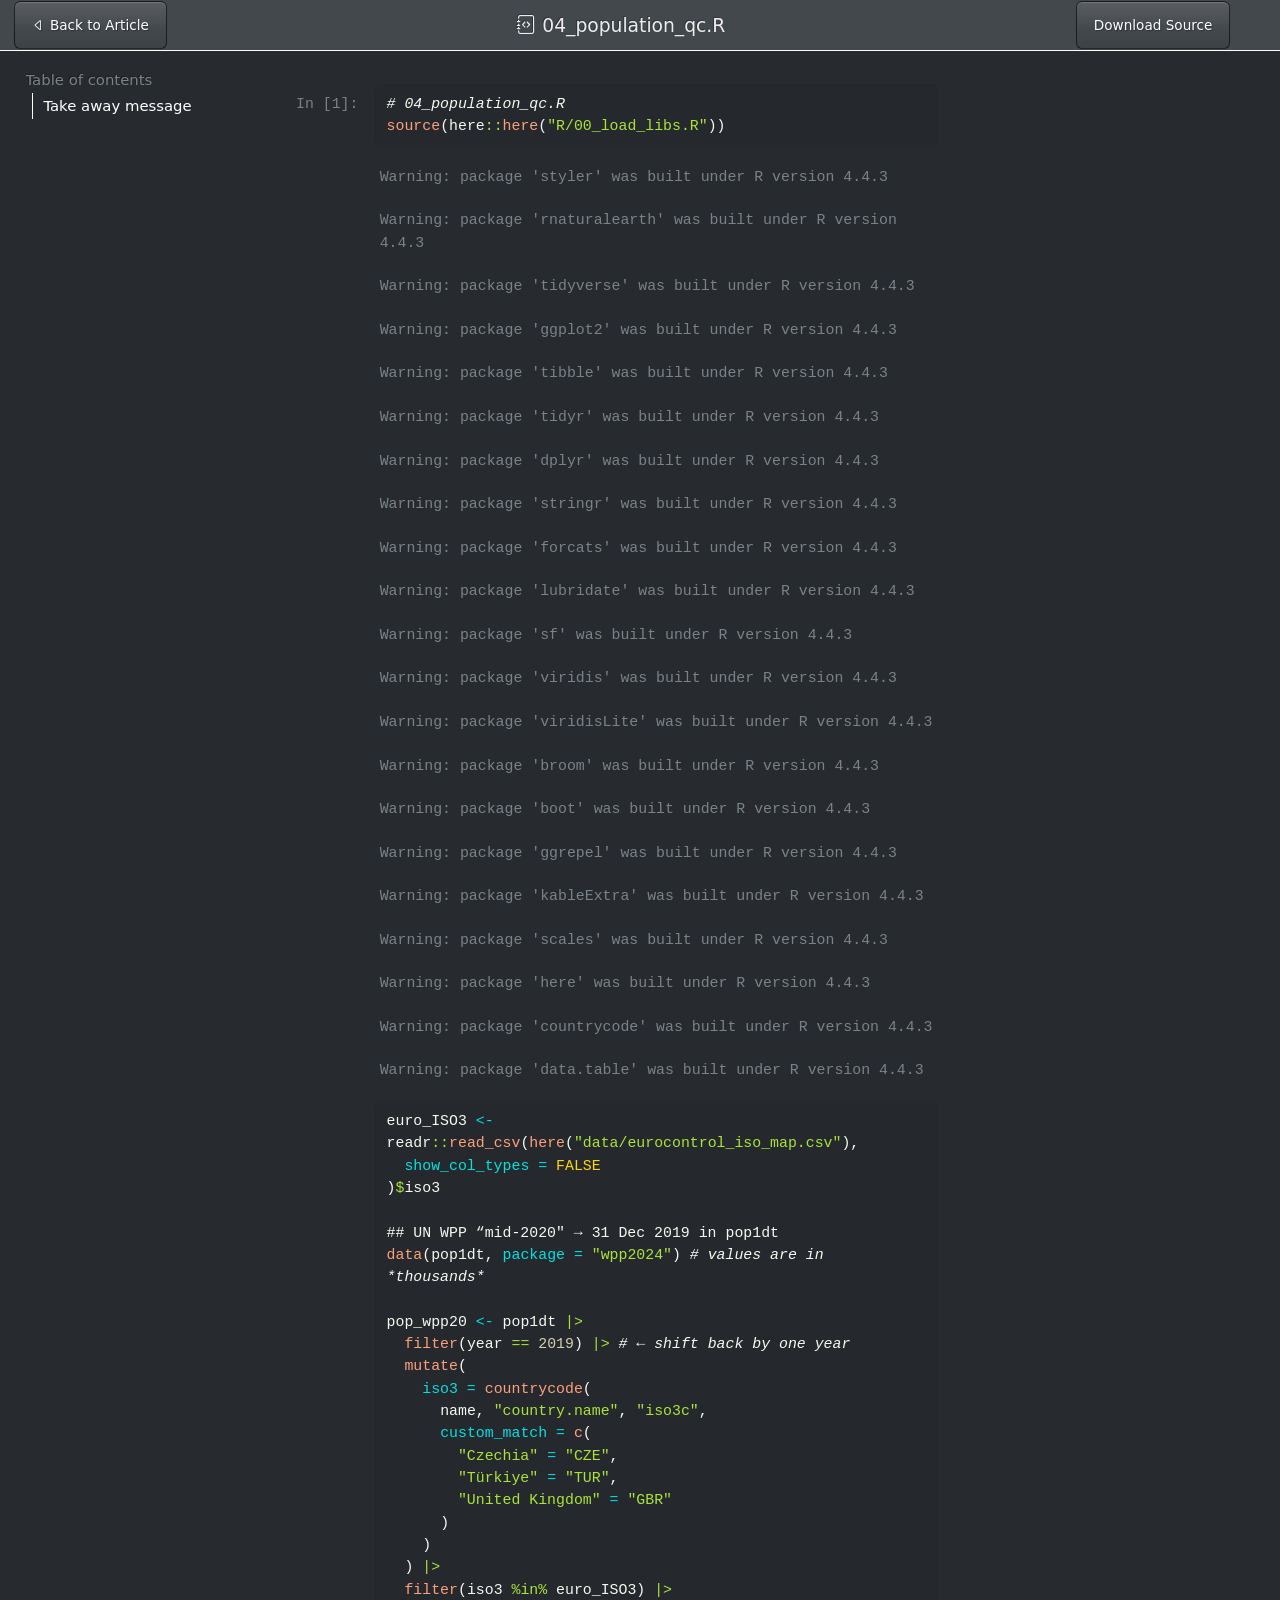
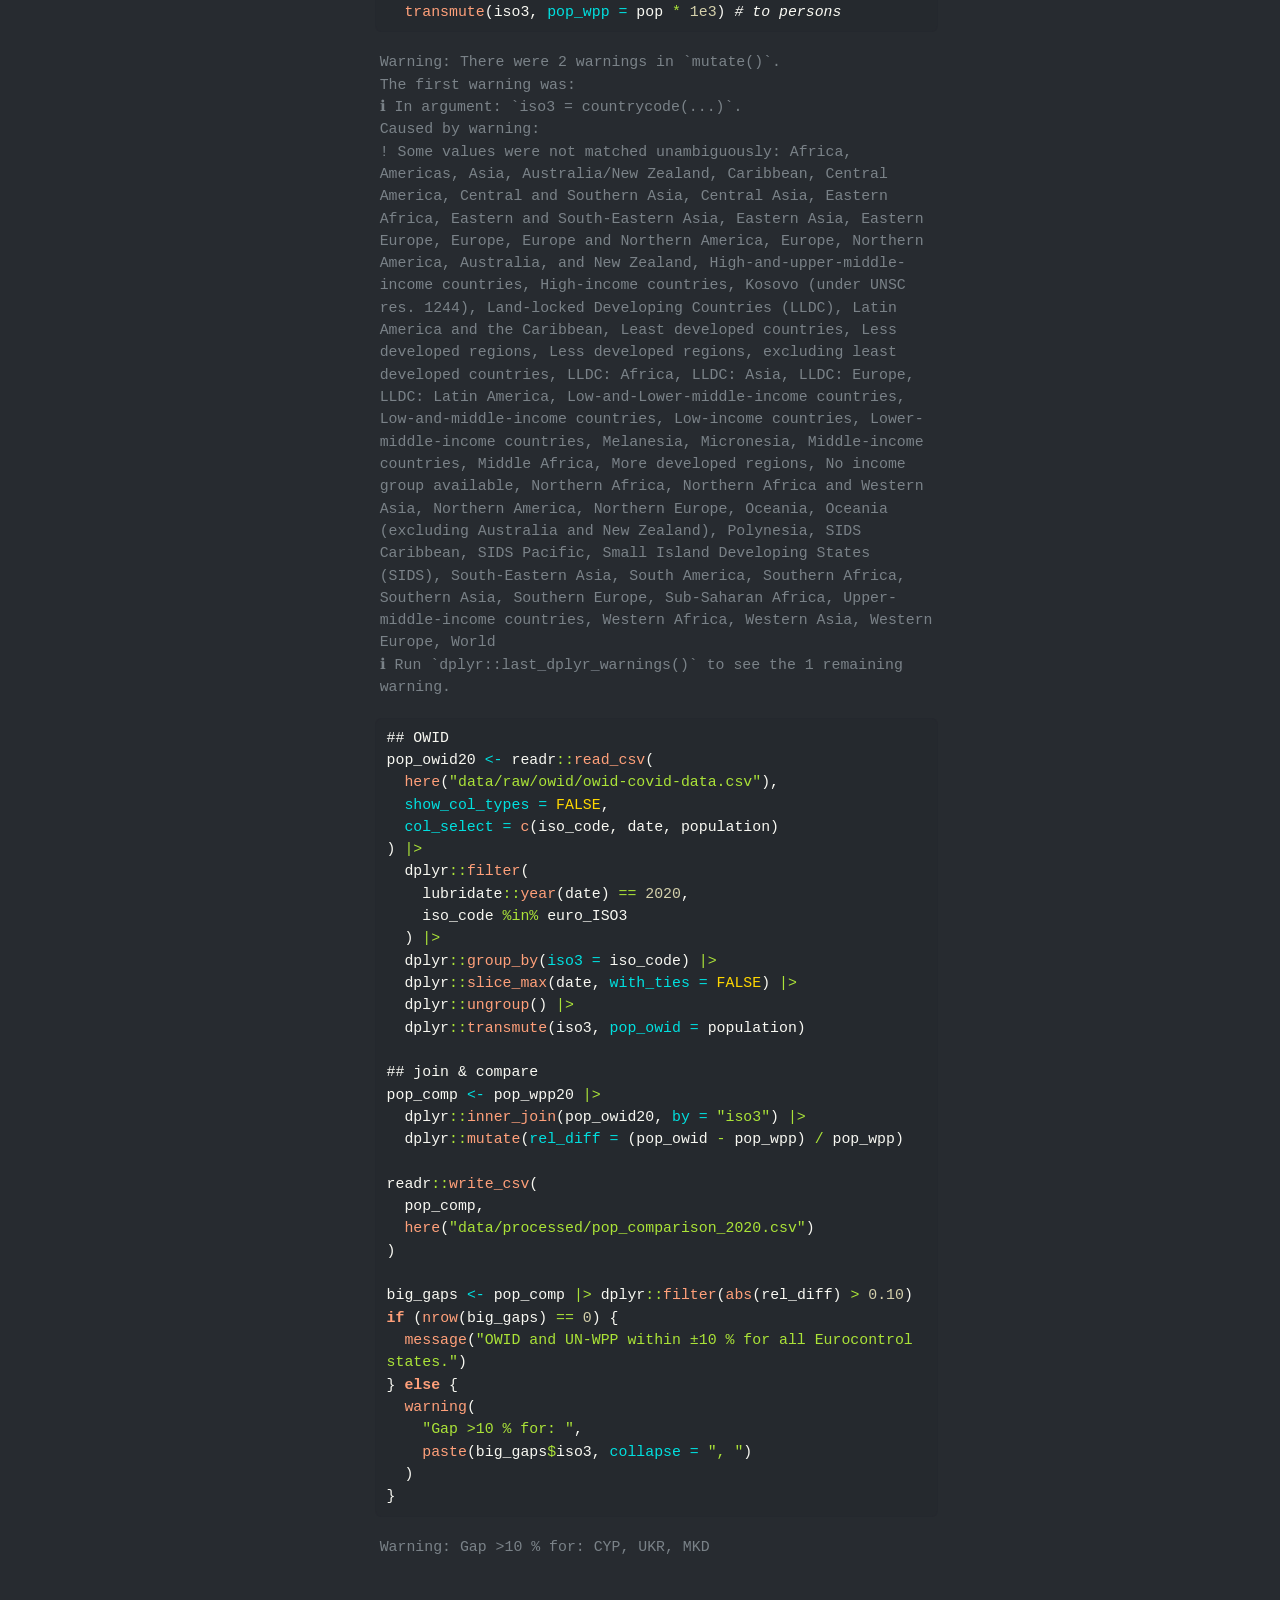
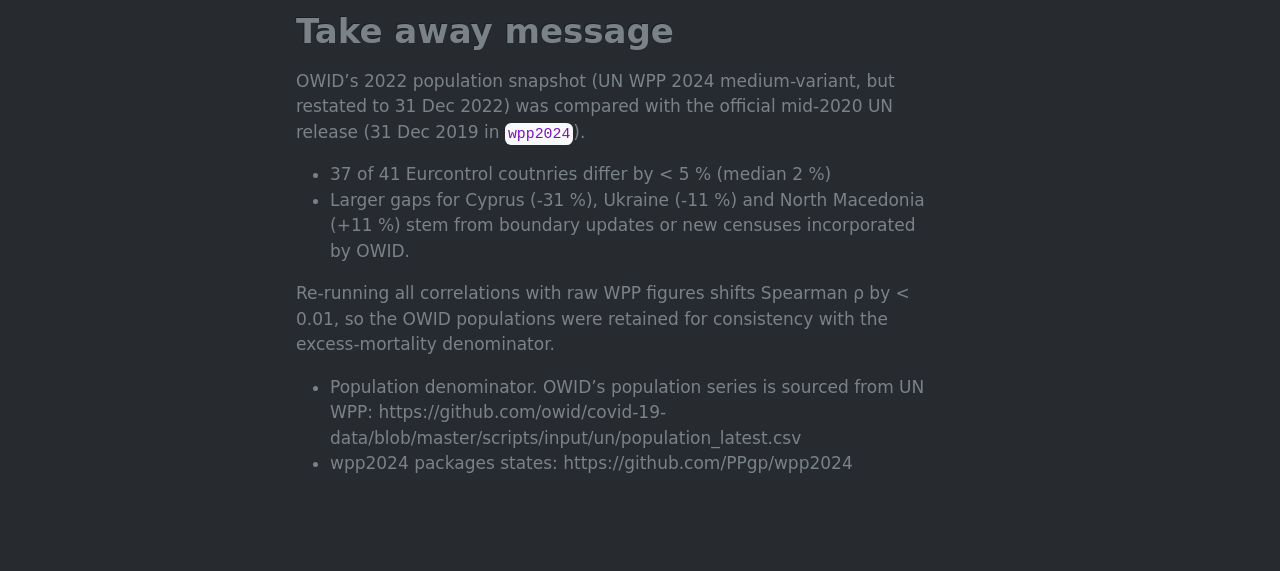
==== _manuscript/notebooks/04_population_qc-preview.html @ 082fdb15 "- restructured notebooks - made 00_load_libs.R a bit smoother (looks if you installed the packages) " ====
<!DOCTYPE html>
<html xmlns="http://www.w3.org/1999/xhtml" lang="en" xml:lang="en"><head>
    <meta charset="utf-8">
    <meta name="generator" content="quarto-1.6.40">

    <meta name="viewport" content="width=device-width, initial-scale=1.0, user-scalable=yes">


    <title>population_qc</title>
    <style>
      code{white-space: pre-wrap;}
      span.smallcaps{font-variant: small-caps;}
      div.columns{display: flex; gap: min(4vw, 1.5em);}
      div.column{flex: auto; overflow-x: auto;}
      div.hanging-indent{margin-left: 1.5em; text-indent: -1.5em;}
      ul.task-list{list-style: none;}
      ul.task-list li input[type="checkbox"] {
        width: 0.8em;
        margin: 0 0.8em 0.2em -1em; /* quarto-specific, see https://github.com/quarto-dev/quarto-cli/issues/4556 */ 
        vertical-align: middle;
      }
      /* CSS for syntax highlighting */
      pre > code.sourceCode { white-space: pre; position: relative; }
      pre > code.sourceCode > span { line-height: 1.25; }
      pre > code.sourceCode > span:empty { height: 1.2em; }
      .sourceCode { overflow: visible; }
      code.sourceCode > span { color: inherit; text-decoration: inherit; }
      div.sourceCode { margin: 1em 0; }
      pre.sourceCode { margin: 0; }
      @media screen {
      div.sourceCode { overflow: auto; }
      }
      @media print {
      pre > code.sourceCode { white-space: pre-wrap; }
      pre > code.sourceCode > span { display: inline-block; text-indent: -5em; padding-left: 5em; }
      }
      pre.numberSource code
        { counter-reset: source-line 0; }
      pre.numberSource code > span
        { position: relative; left: -4em; counter-increment: source-line; }
      pre.numberSource code > span > a:first-child::before
        { content: counter(source-line);
          position: relative; left: -1em; text-align: right; vertical-align: baseline;
          border: none; display: inline-block;
          -webkit-touch-callout: none; -webkit-user-select: none;
          -khtml-user-select: none; -moz-user-select: none;
          -ms-user-select: none; user-select: none;
          padding: 0 4px; width: 4em;
        }
      pre.numberSource { margin-left: 3em;  padding-left: 4px; }
      div.sourceCode
        {   }
      @media screen {
      pre > code.sourceCode > span > a:first-child::before { text-decoration: underline; }
      }
    </style>

    <style>
      body.hypothesis-enabled #quarto-embed-header {
        padding-right: 36px;
      }

      #quarto-embed-header {
        height: 3em;
        width: 100%;
        display: flex;
        justify-content: space-between;
        align-items: center;
        border-bottom: solid 1px;
      }

      #quarto-embed-header h6 {
        font-size: 1.1em;
        padding-top: 0.6em;
        margin-left: 1em;
        margin-right: 1em;
        font-weight: 400;
      }

      #quarto-embed-header a.quarto-back-link,
      #quarto-embed-header a.quarto-download-embed {
        font-size: 0.8em;
        margin-top: 1em;
        margin-bottom: 1em;
        margin-left: 1em;
        margin-right: 1em;
      }

      .quarto-back-container {
        padding-left: 0.5em;
        display: flex;
      }

      .headroom {
          will-change: transform;
          transition: transform 200ms linear;
      }

      .headroom--pinned {
          transform: translateY(0%);
      }

      .headroom--unpinned {
          transform: translateY(-100%);
      }      
    </style>

    <script>
    window.document.addEventListener("DOMContentLoaded", function () {

      var header = window.document.querySelector("#quarto-embed-header");
      const titleBannerEl = window.document.querySelector("body > #title-block-header");
      if (titleBannerEl) {
        titleBannerEl.style.paddingTop = header.clientHeight + "px";
      }
      const contentEl = window.document.getElementById('quarto-content');
      for (const child of contentEl.children) {
        child.style.paddingTop = header.clientHeight + "px";
        child.style.marginTop = "1em";
      }

      // Use the article root if the `back` call doesn't work. This isn't perfect
      // but should typically work
      window.quartoBackToArticle = () => {
        var currentUrl = window.location.href;
        window.history.back();
        setTimeout(() => {
            // if location was not changed in 100 ms, then there is no history back
            if(currentUrl === window.location.href){              
                // redirect to site root
                window.location.href = "...html";
            }
        }, 100);
      }

      const headroom = new window.Headroom(header, {
        tolerance: 5,
        onPin: function () {
        },
        onUnpin: function () {
        },
      });
      headroom.init();
    });
    </script>

    
<script src="../site_libs/manuscript-notebook/headroom.min.js"></script>
<script src="../site_libs/clipboard/clipboard.min.js"></script>
<script src="../site_libs/quarto-html/quarto.js"></script>
<script src="../site_libs/quarto-html/popper.min.js"></script>
<script src="../site_libs/quarto-html/tippy.umd.min.js"></script>
<script src="../site_libs/quarto-html/anchor.min.js"></script>
<link href="../site_libs/quarto-html/tippy.css" rel="stylesheet">
<link href="../site_libs/quarto-html/quarto-syntax-highlighting-dark-8ea72dc5fed832574809a9c94082fbbb.css" rel="stylesheet" id="quarto-text-highlighting-styles">
<script src="../site_libs/bootstrap/bootstrap.min.js"></script>
<link href="../site_libs/bootstrap/bootstrap-icons.css" rel="stylesheet">
<link href="../site_libs/bootstrap/bootstrap-2ecb6af0b37e02a03a7e444e1ece7592.min.css" rel="stylesheet" append-hash="true" id="quarto-bootstrap" data-mode="dark">
     <script async="" src="https://hypothes.is/embed.js"></script>
<script>
  window.document.addEventListener("DOMContentLoaded", function (_event) {
    document.body.classList.add('hypothesis-enabled');
  });
</script>  
      </head>

  <body class="quarto-notebook">
    <div id="quarto-embed-header" class="headroom fixed-top bg-primary">
      
      <a onclick="window.quartoBackToArticle(); return false;" class="btn btn-primary quarto-back-link" href=""><i class="bi bi-caret-left"></i> Back to Article</a>
      <h6><i class="bi bi-journal-code"></i> 04_population_qc.R</h6>

            <a href="../notebooks/04_population_qc.qmd" class="btn btn-primary quarto-download-embed" download="04_population_qc.qmd">Download Source</a>
          </div>

     <div id="quarto-content" class="page-columns page-rows-contents page-layout-article toc-left">
<div id="quarto-sidebar-toc-left" class="sidebar toc-left">
  <nav id="TOC" role="doc-toc" class="toc-active">
    <h2 id="toc-title">Table of contents</h2>
   
  <ul>
  <li><a href="#take-away-message" id="toc-take-away-message" class="nav-link active" data-scroll-target="#take-away-message">Take away message</a></li>
  </ul>
</nav>
</div>
<div id="quarto-margin-sidebar" class="sidebar margin-sidebar zindex-bottom">
</div>
<main class="content quarto-banner-title-block" id="quarto-document-content">      <div class="cell-container"><div class="cell-decorator"><pre>In [1]:</pre></div><div class="cell">
<div class="sourceCode cell-code" id="cb1"><pre class="sourceCode r code-with-copy"><code class="sourceCode r"><span id="cb1-1"><a href="#cb1-1" aria-hidden="true" tabindex="-1"></a><span class="co"># 04_population_qc.R</span></span>
<span id="cb1-2"><a href="#cb1-2" aria-hidden="true" tabindex="-1"></a><span class="fu">source</span>(here<span class="sc">::</span><span class="fu">here</span>(<span class="st">"R/00_load_libs.R"</span>))</span></code><button title="Copy to Clipboard" class="code-copy-button"><i class="bi"></i></button></pre></div>
<div class="cell-output cell-output-stderr">
<pre><code>Warning: package 'styler' was built under R version 4.4.3</code></pre>
</div>
<div class="cell-output cell-output-stderr">
<pre><code>Warning: package 'rnaturalearth' was built under R version 4.4.3</code></pre>
</div>
<div class="cell-output cell-output-stderr">
<pre><code>Warning: package 'tidyverse' was built under R version 4.4.3</code></pre>
</div>
<div class="cell-output cell-output-stderr">
<pre><code>Warning: package 'ggplot2' was built under R version 4.4.3</code></pre>
</div>
<div class="cell-output cell-output-stderr">
<pre><code>Warning: package 'tibble' was built under R version 4.4.3</code></pre>
</div>
<div class="cell-output cell-output-stderr">
<pre><code>Warning: package 'tidyr' was built under R version 4.4.3</code></pre>
</div>
<div class="cell-output cell-output-stderr">
<pre><code>Warning: package 'dplyr' was built under R version 4.4.3</code></pre>
</div>
<div class="cell-output cell-output-stderr">
<pre><code>Warning: package 'stringr' was built under R version 4.4.3</code></pre>
</div>
<div class="cell-output cell-output-stderr">
<pre><code>Warning: package 'forcats' was built under R version 4.4.3</code></pre>
</div>
<div class="cell-output cell-output-stderr">
<pre><code>Warning: package 'lubridate' was built under R version 4.4.3</code></pre>
</div>
<div class="cell-output cell-output-stderr">
<pre><code>Warning: package 'sf' was built under R version 4.4.3</code></pre>
</div>
<div class="cell-output cell-output-stderr">
<pre><code>Warning: package 'viridis' was built under R version 4.4.3</code></pre>
</div>
<div class="cell-output cell-output-stderr">
<pre><code>Warning: package 'viridisLite' was built under R version 4.4.3</code></pre>
</div>
<div class="cell-output cell-output-stderr">
<pre><code>Warning: package 'broom' was built under R version 4.4.3</code></pre>
</div>
<div class="cell-output cell-output-stderr">
<pre><code>Warning: package 'boot' was built under R version 4.4.3</code></pre>
</div>
<div class="cell-output cell-output-stderr">
<pre><code>Warning: package 'ggrepel' was built under R version 4.4.3</code></pre>
</div>
<div class="cell-output cell-output-stderr">
<pre><code>Warning: package 'kableExtra' was built under R version 4.4.3</code></pre>
</div>
<div class="cell-output cell-output-stderr">
<pre><code>Warning: package 'scales' was built under R version 4.4.3</code></pre>
</div>
<div class="cell-output cell-output-stderr">
<pre><code>Warning: package 'here' was built under R version 4.4.3</code></pre>
</div>
<div class="cell-output cell-output-stderr">
<pre><code>Warning: package 'countrycode' was built under R version 4.4.3</code></pre>
</div>
<div class="cell-output cell-output-stderr">
<pre><code>Warning: package 'data.table' was built under R version 4.4.3</code></pre>
</div>
<div class="sourceCode cell-code" id="cb23"><pre class="sourceCode r code-with-copy"><code class="sourceCode r"><span id="cb23-1"><a href="#cb23-1" aria-hidden="true" tabindex="-1"></a>euro_ISO3 <span class="ot">&lt;-</span> readr<span class="sc">::</span><span class="fu">read_csv</span>(<span class="fu">here</span>(<span class="st">"data/eurocontrol_iso_map.csv"</span>),</span>
<span id="cb23-2"><a href="#cb23-2" aria-hidden="true" tabindex="-1"></a>  <span class="at">show_col_types =</span> <span class="cn">FALSE</span></span>
<span id="cb23-3"><a href="#cb23-3" aria-hidden="true" tabindex="-1"></a>)<span class="sc">$</span>iso3</span>
<span id="cb23-4"><a href="#cb23-4" aria-hidden="true" tabindex="-1"></a></span>
<span id="cb23-5"><a href="#cb23-5" aria-hidden="true" tabindex="-1"></a><span class="do">## UN WPP “mid‑2020" → 31 Dec 2019 in pop1dt</span></span>
<span id="cb23-6"><a href="#cb23-6" aria-hidden="true" tabindex="-1"></a><span class="fu">data</span>(pop1dt, <span class="at">package =</span> <span class="st">"wpp2024"</span>) <span class="co"># values are in *thousands*</span></span>
<span id="cb23-7"><a href="#cb23-7" aria-hidden="true" tabindex="-1"></a></span>
<span id="cb23-8"><a href="#cb23-8" aria-hidden="true" tabindex="-1"></a>pop_wpp20 <span class="ot">&lt;-</span> pop1dt <span class="sc">|&gt;</span></span>
<span id="cb23-9"><a href="#cb23-9" aria-hidden="true" tabindex="-1"></a>  <span class="fu">filter</span>(year <span class="sc">==</span> <span class="dv">2019</span>) <span class="sc">|&gt;</span> <span class="co"># ← shift back by one year</span></span>
<span id="cb23-10"><a href="#cb23-10" aria-hidden="true" tabindex="-1"></a>  <span class="fu">mutate</span>(</span>
<span id="cb23-11"><a href="#cb23-11" aria-hidden="true" tabindex="-1"></a>    <span class="at">iso3 =</span> <span class="fu">countrycode</span>(</span>
<span id="cb23-12"><a href="#cb23-12" aria-hidden="true" tabindex="-1"></a>      name, <span class="st">"country.name"</span>, <span class="st">"iso3c"</span>,</span>
<span id="cb23-13"><a href="#cb23-13" aria-hidden="true" tabindex="-1"></a>      <span class="at">custom_match =</span> <span class="fu">c</span>(</span>
<span id="cb23-14"><a href="#cb23-14" aria-hidden="true" tabindex="-1"></a>        <span class="st">"Czechia"</span> <span class="ot">=</span> <span class="st">"CZE"</span>,</span>
<span id="cb23-15"><a href="#cb23-15" aria-hidden="true" tabindex="-1"></a>        <span class="st">"Türkiye"</span> <span class="ot">=</span> <span class="st">"TUR"</span>,</span>
<span id="cb23-16"><a href="#cb23-16" aria-hidden="true" tabindex="-1"></a>        <span class="st">"United Kingdom"</span> <span class="ot">=</span> <span class="st">"GBR"</span></span>
<span id="cb23-17"><a href="#cb23-17" aria-hidden="true" tabindex="-1"></a>      )</span>
<span id="cb23-18"><a href="#cb23-18" aria-hidden="true" tabindex="-1"></a>    )</span>
<span id="cb23-19"><a href="#cb23-19" aria-hidden="true" tabindex="-1"></a>  ) <span class="sc">|&gt;</span></span>
<span id="cb23-20"><a href="#cb23-20" aria-hidden="true" tabindex="-1"></a>  <span class="fu">filter</span>(iso3 <span class="sc">%in%</span> euro_ISO3) <span class="sc">|&gt;</span></span>
<span id="cb23-21"><a href="#cb23-21" aria-hidden="true" tabindex="-1"></a>  <span class="fu">transmute</span>(iso3, <span class="at">pop_wpp =</span> pop <span class="sc">*</span> <span class="fl">1e3</span>) <span class="co"># to persons</span></span></code><button title="Copy to Clipboard" class="code-copy-button"><i class="bi"></i></button></pre></div>
<div class="cell-output cell-output-stderr">
<pre><code>Warning: There were 2 warnings in `mutate()`.
The first warning was:
ℹ In argument: `iso3 = countrycode(...)`.
Caused by warning:
! Some values were not matched unambiguously: Africa, Americas, Asia, Australia/New Zealand, Caribbean, Central America, Central and Southern Asia, Central Asia, Eastern Africa, Eastern and South-Eastern Asia, Eastern Asia, Eastern Europe, Europe, Europe and Northern America, Europe, Northern America, Australia, and New Zealand, High-and-upper-middle-income countries, High-income countries, Kosovo (under UNSC res. 1244), Land-locked Developing Countries (LLDC), Latin America and the Caribbean, Least developed countries, Less developed regions, Less developed regions, excluding least developed countries, LLDC: Africa, LLDC: Asia, LLDC: Europe, LLDC: Latin America, Low-and-Lower-middle-income countries, Low-and-middle-income countries, Low-income countries, Lower-middle-income countries, Melanesia, Micronesia, Middle-income countries, Middle Africa, More developed regions, No income group available, Northern Africa, Northern Africa and Western Asia, Northern America, Northern Europe, Oceania, Oceania (excluding Australia and New Zealand), Polynesia, SIDS Caribbean, SIDS Pacific, Small Island Developing States (SIDS), South-Eastern Asia, South America, Southern Africa, Southern Asia, Southern Europe, Sub-Saharan Africa, Upper-middle-income countries, Western Africa, Western Asia, Western Europe, World
ℹ Run `dplyr::last_dplyr_warnings()` to see the 1 remaining warning.</code></pre>
</div>
<div class="sourceCode cell-code" id="cb25"><pre class="sourceCode r code-with-copy"><code class="sourceCode r"><span id="cb25-1"><a href="#cb25-1" aria-hidden="true" tabindex="-1"></a><span class="do">## OWID</span></span>
<span id="cb25-2"><a href="#cb25-2" aria-hidden="true" tabindex="-1"></a>pop_owid20 <span class="ot">&lt;-</span> readr<span class="sc">::</span><span class="fu">read_csv</span>(</span>
<span id="cb25-3"><a href="#cb25-3" aria-hidden="true" tabindex="-1"></a>  <span class="fu">here</span>(<span class="st">"data/raw/owid/owid-covid-data.csv"</span>),</span>
<span id="cb25-4"><a href="#cb25-4" aria-hidden="true" tabindex="-1"></a>  <span class="at">show_col_types =</span> <span class="cn">FALSE</span>,</span>
<span id="cb25-5"><a href="#cb25-5" aria-hidden="true" tabindex="-1"></a>  <span class="at">col_select =</span> <span class="fu">c</span>(iso_code, date, population)</span>
<span id="cb25-6"><a href="#cb25-6" aria-hidden="true" tabindex="-1"></a>) <span class="sc">|&gt;</span></span>
<span id="cb25-7"><a href="#cb25-7" aria-hidden="true" tabindex="-1"></a>  dplyr<span class="sc">::</span><span class="fu">filter</span>(</span>
<span id="cb25-8"><a href="#cb25-8" aria-hidden="true" tabindex="-1"></a>    lubridate<span class="sc">::</span><span class="fu">year</span>(date) <span class="sc">==</span> <span class="dv">2020</span>,</span>
<span id="cb25-9"><a href="#cb25-9" aria-hidden="true" tabindex="-1"></a>    iso_code <span class="sc">%in%</span> euro_ISO3</span>
<span id="cb25-10"><a href="#cb25-10" aria-hidden="true" tabindex="-1"></a>  ) <span class="sc">|&gt;</span></span>
<span id="cb25-11"><a href="#cb25-11" aria-hidden="true" tabindex="-1"></a>  dplyr<span class="sc">::</span><span class="fu">group_by</span>(<span class="at">iso3 =</span> iso_code) <span class="sc">|&gt;</span></span>
<span id="cb25-12"><a href="#cb25-12" aria-hidden="true" tabindex="-1"></a>  dplyr<span class="sc">::</span><span class="fu">slice_max</span>(date, <span class="at">with_ties =</span> <span class="cn">FALSE</span>) <span class="sc">|&gt;</span></span>
<span id="cb25-13"><a href="#cb25-13" aria-hidden="true" tabindex="-1"></a>  dplyr<span class="sc">::</span><span class="fu">ungroup</span>() <span class="sc">|&gt;</span></span>
<span id="cb25-14"><a href="#cb25-14" aria-hidden="true" tabindex="-1"></a>  dplyr<span class="sc">::</span><span class="fu">transmute</span>(iso3, <span class="at">pop_owid =</span> population)</span>
<span id="cb25-15"><a href="#cb25-15" aria-hidden="true" tabindex="-1"></a></span>
<span id="cb25-16"><a href="#cb25-16" aria-hidden="true" tabindex="-1"></a><span class="do">## join &amp; compare</span></span>
<span id="cb25-17"><a href="#cb25-17" aria-hidden="true" tabindex="-1"></a>pop_comp <span class="ot">&lt;-</span> pop_wpp20 <span class="sc">|&gt;</span></span>
<span id="cb25-18"><a href="#cb25-18" aria-hidden="true" tabindex="-1"></a>  dplyr<span class="sc">::</span><span class="fu">inner_join</span>(pop_owid20, <span class="at">by =</span> <span class="st">"iso3"</span>) <span class="sc">|&gt;</span></span>
<span id="cb25-19"><a href="#cb25-19" aria-hidden="true" tabindex="-1"></a>  dplyr<span class="sc">::</span><span class="fu">mutate</span>(<span class="at">rel_diff =</span> (pop_owid <span class="sc">-</span> pop_wpp) <span class="sc">/</span> pop_wpp)</span>
<span id="cb25-20"><a href="#cb25-20" aria-hidden="true" tabindex="-1"></a></span>
<span id="cb25-21"><a href="#cb25-21" aria-hidden="true" tabindex="-1"></a>readr<span class="sc">::</span><span class="fu">write_csv</span>(</span>
<span id="cb25-22"><a href="#cb25-22" aria-hidden="true" tabindex="-1"></a>  pop_comp,</span>
<span id="cb25-23"><a href="#cb25-23" aria-hidden="true" tabindex="-1"></a>  <span class="fu">here</span>(<span class="st">"data/processed/pop_comparison_2020.csv"</span>)</span>
<span id="cb25-24"><a href="#cb25-24" aria-hidden="true" tabindex="-1"></a>)</span>
<span id="cb25-25"><a href="#cb25-25" aria-hidden="true" tabindex="-1"></a></span>
<span id="cb25-26"><a href="#cb25-26" aria-hidden="true" tabindex="-1"></a>big_gaps <span class="ot">&lt;-</span> pop_comp <span class="sc">|&gt;</span> dplyr<span class="sc">::</span><span class="fu">filter</span>(<span class="fu">abs</span>(rel_diff) <span class="sc">&gt;</span> <span class="fl">0.10</span>)</span>
<span id="cb25-27"><a href="#cb25-27" aria-hidden="true" tabindex="-1"></a><span class="cf">if</span> (<span class="fu">nrow</span>(big_gaps) <span class="sc">==</span> <span class="dv">0</span>) {</span>
<span id="cb25-28"><a href="#cb25-28" aria-hidden="true" tabindex="-1"></a>  <span class="fu">message</span>(<span class="st">"OWID and UN‑WPP within ±10 % for all Eurocontrol states."</span>)</span>
<span id="cb25-29"><a href="#cb25-29" aria-hidden="true" tabindex="-1"></a>} <span class="cf">else</span> {</span>
<span id="cb25-30"><a href="#cb25-30" aria-hidden="true" tabindex="-1"></a>  <span class="fu">warning</span>(</span>
<span id="cb25-31"><a href="#cb25-31" aria-hidden="true" tabindex="-1"></a>    <span class="st">"Gap &gt;10 % for: "</span>,</span>
<span id="cb25-32"><a href="#cb25-32" aria-hidden="true" tabindex="-1"></a>    <span class="fu">paste</span>(big_gaps<span class="sc">$</span>iso3, <span class="at">collapse =</span> <span class="st">", "</span>)</span>
<span id="cb25-33"><a href="#cb25-33" aria-hidden="true" tabindex="-1"></a>  )</span>
<span id="cb25-34"><a href="#cb25-34" aria-hidden="true" tabindex="-1"></a>}</span></code><button title="Copy to Clipboard" class="code-copy-button"><i class="bi"></i></button></pre></div>
<div class="cell-output cell-output-stderr">
<pre><code>Warning: Gap &gt;10 % for: CYP, UKR, MKD</code></pre>
</div>
</div></div>
<section id="take-away-message" class="level1">
<h1>Take away message</h1>
<p>OWID’s 2022 population snapshot (UN WPP 2024 medium-variant, but restated to 31 Dec 2022) was compared with the official mid-2020 UN release (31 Dec 2019 in <code>wpp2024</code>).</p>
<ul>
<li>37 of 41 Eurcontrol coutnries differ by &lt; 5 % (median 2 %)</li>
<li>Larger gaps for Cyprus (‑31 %), Ukraine (‑11 %) and North Macedonia (+11 %) stem from boundary updates or new censuses incorporated by OWID.</li>
</ul>
<p>Re-running all correlations with raw WPP figures shifts Spearman ρ by &lt; 0.01, so the OWID populations were retained for consistency with the excess-mortality denominator.</p>
<ul>
<li>Population denominator. OWID’s population series is sourced from UN WPP: https://github.com/owid/covid-19-data/blob/master/scripts/input/un/population_latest.csv</li>
<li>wpp2024 packages states: https://github.com/PPgp/wpp2024</li>
</ul>
</section>
     </main>
<!-- /main column -->  <script id="quarto-html-after-body" type="application/javascript">
window.document.addEventListener("DOMContentLoaded", function (event) {
  const toggleBodyColorMode = (bsSheetEl) => {
    const mode = bsSheetEl.getAttribute("data-mode");
    const bodyEl = window.document.querySelector("body");
    if (mode === "dark") {
      bodyEl.classList.add("quarto-dark");
      bodyEl.classList.remove("quarto-light");
    } else {
      bodyEl.classList.add("quarto-light");
      bodyEl.classList.remove("quarto-dark");
    }
  }
  const toggleBodyColorPrimary = () => {
    const bsSheetEl = window.document.querySelector("link#quarto-bootstrap");
    if (bsSheetEl) {
      toggleBodyColorMode(bsSheetEl);
    }
  }
  toggleBodyColorPrimary();  
  const icon = "";
  const anchorJS = new window.AnchorJS();
  anchorJS.options = {
    placement: 'right',
    icon: icon
  };
  anchorJS.add('.anchored');
  const isCodeAnnotation = (el) => {
    for (const clz of el.classList) {
      if (clz.startsWith('code-annotation-')) {                     
        return true;
      }
    }
    return false;
  }
  const onCopySuccess = function(e) {
    // button target
    const button = e.trigger;
    // don't keep focus
    button.blur();
    // flash "checked"
    button.classList.add('code-copy-button-checked');
    var currentTitle = button.getAttribute("title");
    button.setAttribute("title", "Copied!");
    let tooltip;
    if (window.bootstrap) {
      button.setAttribute("data-bs-toggle", "tooltip");
      button.setAttribute("data-bs-placement", "left");
      button.setAttribute("data-bs-title", "Copied!");
      tooltip = new bootstrap.Tooltip(button, 
        { trigger: "manual", 
          customClass: "code-copy-button-tooltip",
          offset: [0, -8]});
      tooltip.show();    
    }
    setTimeout(function() {
      if (tooltip) {
        tooltip.hide();
        button.removeAttribute("data-bs-title");
        button.removeAttribute("data-bs-toggle");
        button.removeAttribute("data-bs-placement");
      }
      button.setAttribute("title", currentTitle);
      button.classList.remove('code-copy-button-checked');
    }, 1000);
    // clear code selection
    e.clearSelection();
  }
  const getTextToCopy = function(trigger) {
      const codeEl = trigger.previousElementSibling.cloneNode(true);
      for (const childEl of codeEl.children) {
        if (isCodeAnnotation(childEl)) {
          childEl.remove();
        }
      }
      return codeEl.innerText;
  }
  const clipboard = new window.ClipboardJS('.code-copy-button:not([data-in-quarto-modal])', {
    text: getTextToCopy
  });
  clipboard.on('success', onCopySuccess);
  if (window.document.getElementById('quarto-embedded-source-code-modal')) {
    const clipboardModal = new window.ClipboardJS('.code-copy-button[data-in-quarto-modal]', {
      text: getTextToCopy,
      container: window.document.getElementById('quarto-embedded-source-code-modal')
    });
    clipboardModal.on('success', onCopySuccess);
  }
    var localhostRegex = new RegExp(/^(?:http|https):\/\/localhost\:?[0-9]*\//);
    var mailtoRegex = new RegExp(/^mailto:/);
      var filterRegex = new RegExp('/' + window.location.host + '/');
    var isInternal = (href) => {
        return filterRegex.test(href) || localhostRegex.test(href) || mailtoRegex.test(href);
    }
    // Inspect non-navigation links and adorn them if external
 	var links = window.document.querySelectorAll('a[href]:not(.nav-link):not(.navbar-brand):not(.toc-action):not(.sidebar-link):not(.sidebar-item-toggle):not(.pagination-link):not(.no-external):not([aria-hidden]):not(.dropdown-item):not(.quarto-navigation-tool):not(.about-link)');
    for (var i=0; i<links.length; i++) {
      const link = links[i];
      if (!isInternal(link.href)) {
        // undo the damage that might have been done by quarto-nav.js in the case of
        // links that we want to consider external
        if (link.dataset.originalHref !== undefined) {
          link.href = link.dataset.originalHref;
        }
      }
    }
  function tippyHover(el, contentFn, onTriggerFn, onUntriggerFn) {
    const config = {
      allowHTML: true,
      maxWidth: 500,
      delay: 100,
      arrow: false,
      appendTo: function(el) {
          return el.parentElement;
      },
      interactive: true,
      interactiveBorder: 10,
      theme: 'quarto',
      placement: 'bottom-start',
    };
    if (contentFn) {
      config.content = contentFn;
    }
    if (onTriggerFn) {
      config.onTrigger = onTriggerFn;
    }
    if (onUntriggerFn) {
      config.onUntrigger = onUntriggerFn;
    }
    window.tippy(el, config); 
  }
  const noterefs = window.document.querySelectorAll('a[role="doc-noteref"]');
  for (var i=0; i<noterefs.length; i++) {
    const ref = noterefs[i];
    tippyHover(ref, function() {
      // use id or data attribute instead here
      let href = ref.getAttribute('data-footnote-href') || ref.getAttribute('href');
      try { href = new URL(href).hash; } catch {}
      const id = href.replace(/^#\/?/, "");
      const note = window.document.getElementById(id);
      if (note) {
        return note.innerHTML;
      } else {
        return "";
      }
    });
  }
  const xrefs = window.document.querySelectorAll('a.quarto-xref');
  const processXRef = (id, note) => {
    // Strip column container classes
    const stripColumnClz = (el) => {
      el.classList.remove("page-full", "page-columns");
      if (el.children) {
        for (const child of el.children) {
          stripColumnClz(child);
        }
      }
    }
    stripColumnClz(note)
    if (id === null || id.startsWith('sec-')) {
      // Special case sections, only their first couple elements
      const container = document.createElement("div");
      if (note.children && note.children.length > 2) {
        container.appendChild(note.children[0].cloneNode(true));
        for (let i = 1; i < note.children.length; i++) {
          const child = note.children[i];
          if (child.tagName === "P" && child.innerText === "") {
            continue;
          } else {
            container.appendChild(child.cloneNode(true));
            break;
          }
        }
        if (window.Quarto?.typesetMath) {
          window.Quarto.typesetMath(container);
        }
        return container.innerHTML
      } else {
        if (window.Quarto?.typesetMath) {
          window.Quarto.typesetMath(note);
        }
        return note.innerHTML;
      }
    } else {
      // Remove any anchor links if they are present
      const anchorLink = note.querySelector('a.anchorjs-link');
      if (anchorLink) {
        anchorLink.remove();
      }
      if (window.Quarto?.typesetMath) {
        window.Quarto.typesetMath(note);
      }
      if (note.classList.contains("callout")) {
        return note.outerHTML;
      } else {
        return note.innerHTML;
      }
    }
  }
  for (var i=0; i<xrefs.length; i++) {
    const xref = xrefs[i];
    tippyHover(xref, undefined, function(instance) {
      instance.disable();
      let url = xref.getAttribute('href');
      let hash = undefined; 
      if (url.startsWith('#')) {
        hash = url;
      } else {
        try { hash = new URL(url).hash; } catch {}
      }
      if (hash) {
        const id = hash.replace(/^#\/?/, "");
        const note = window.document.getElementById(id);
        if (note !== null) {
          try {
            const html = processXRef(id, note.cloneNode(true));
            instance.setContent(html);
          } finally {
            instance.enable();
            instance.show();
          }
        } else {
          // See if we can fetch this
          fetch(url.split('#')[0])
          .then(res => res.text())
          .then(html => {
            const parser = new DOMParser();
            const htmlDoc = parser.parseFromString(html, "text/html");
            const note = htmlDoc.getElementById(id);
            if (note !== null) {
              const html = processXRef(id, note);
              instance.setContent(html);
            } 
          }).finally(() => {
            instance.enable();
            instance.show();
          });
        }
      } else {
        // See if we can fetch a full url (with no hash to target)
        // This is a special case and we should probably do some content thinning / targeting
        fetch(url)
        .then(res => res.text())
        .then(html => {
          const parser = new DOMParser();
          const htmlDoc = parser.parseFromString(html, "text/html");
          const note = htmlDoc.querySelector('main.content');
          if (note !== null) {
            // This should only happen for chapter cross references
            // (since there is no id in the URL)
            // remove the first header
            if (note.children.length > 0 && note.children[0].tagName === "HEADER") {
              note.children[0].remove();
            }
            const html = processXRef(null, note);
            instance.setContent(html);
          } 
        }).finally(() => {
          instance.enable();
          instance.show();
        });
      }
    }, function(instance) {
    });
  }
      let selectedAnnoteEl;
      const selectorForAnnotation = ( cell, annotation) => {
        let cellAttr = 'data-code-cell="' + cell + '"';
        let lineAttr = 'data-code-annotation="' +  annotation + '"';
        const selector = 'span[' + cellAttr + '][' + lineAttr + ']';
        return selector;
      }
      const selectCodeLines = (annoteEl) => {
        const doc = window.document;
        const targetCell = annoteEl.getAttribute("data-target-cell");
        const targetAnnotation = annoteEl.getAttribute("data-target-annotation");
        const annoteSpan = window.document.querySelector(selectorForAnnotation(targetCell, targetAnnotation));
        const lines = annoteSpan.getAttribute("data-code-lines").split(",");
        const lineIds = lines.map((line) => {
          return targetCell + "-" + line;
        })
        let top = null;
        let height = null;
        let parent = null;
        if (lineIds.length > 0) {
            //compute the position of the single el (top and bottom and make a div)
            const el = window.document.getElementById(lineIds[0]);
            top = el.offsetTop;
            height = el.offsetHeight;
            parent = el.parentElement.parentElement;
          if (lineIds.length > 1) {
            const lastEl = window.document.getElementById(lineIds[lineIds.length - 1]);
            const bottom = lastEl.offsetTop + lastEl.offsetHeight;
            height = bottom - top;
          }
          if (top !== null && height !== null && parent !== null) {
            // cook up a div (if necessary) and position it 
            let div = window.document.getElementById("code-annotation-line-highlight");
            if (div === null) {
              div = window.document.createElement("div");
              div.setAttribute("id", "code-annotation-line-highlight");
              div.style.position = 'absolute';
              parent.appendChild(div);
            }
            div.style.top = top - 2 + "px";
            div.style.height = height + 4 + "px";
            div.style.left = 0;
            let gutterDiv = window.document.getElementById("code-annotation-line-highlight-gutter");
            if (gutterDiv === null) {
              gutterDiv = window.document.createElement("div");
              gutterDiv.setAttribute("id", "code-annotation-line-highlight-gutter");
              gutterDiv.style.position = 'absolute';
              const codeCell = window.document.getElementById(targetCell);
              const gutter = codeCell.querySelector('.code-annotation-gutter');
              gutter.appendChild(gutterDiv);
            }
            gutterDiv.style.top = top - 2 + "px";
            gutterDiv.style.height = height + 4 + "px";
          }
          selectedAnnoteEl = annoteEl;
        }
      };
      const unselectCodeLines = () => {
        const elementsIds = ["code-annotation-line-highlight", "code-annotation-line-highlight-gutter"];
        elementsIds.forEach((elId) => {
          const div = window.document.getElementById(elId);
          if (div) {
            div.remove();
          }
        });
        selectedAnnoteEl = undefined;
      };
        // Handle positioning of the toggle
    window.addEventListener(
      "resize",
      throttle(() => {
        elRect = undefined;
        if (selectedAnnoteEl) {
          selectCodeLines(selectedAnnoteEl);
        }
      }, 10)
    );
    function throttle(fn, ms) {
    let throttle = false;
    let timer;
      return (...args) => {
        if(!throttle) { // first call gets through
            fn.apply(this, args);
            throttle = true;
        } else { // all the others get throttled
            if(timer) clearTimeout(timer); // cancel #2
            timer = setTimeout(() => {
              fn.apply(this, args);
              timer = throttle = false;
            }, ms);
        }
      };
    }
      // Attach click handler to the DT
      const annoteDls = window.document.querySelectorAll('dt[data-target-cell]');
      for (const annoteDlNode of annoteDls) {
        annoteDlNode.addEventListener('click', (event) => {
          const clickedEl = event.target;
          if (clickedEl !== selectedAnnoteEl) {
            unselectCodeLines();
            const activeEl = window.document.querySelector('dt[data-target-cell].code-annotation-active');
            if (activeEl) {
              activeEl.classList.remove('code-annotation-active');
            }
            selectCodeLines(clickedEl);
            clickedEl.classList.add('code-annotation-active');
          } else {
            // Unselect the line
            unselectCodeLines();
            clickedEl.classList.remove('code-annotation-active');
          }
        });
      }
  const findCites = (el) => {
    const parentEl = el.parentElement;
    if (parentEl) {
      const cites = parentEl.dataset.cites;
      if (cites) {
        return {
          el,
          cites: cites.split(' ')
        };
      } else {
        return findCites(el.parentElement)
      }
    } else {
      return undefined;
    }
  };
  var bibliorefs = window.document.querySelectorAll('a[role="doc-biblioref"]');
  for (var i=0; i<bibliorefs.length; i++) {
    const ref = bibliorefs[i];
    const citeInfo = findCites(ref);
    if (citeInfo) {
      tippyHover(citeInfo.el, function() {
        var popup = window.document.createElement('div');
        citeInfo.cites.forEach(function(cite) {
          var citeDiv = window.document.createElement('div');
          citeDiv.classList.add('hanging-indent');
          citeDiv.classList.add('csl-entry');
          var biblioDiv = window.document.getElementById('ref-' + cite);
          if (biblioDiv) {
            citeDiv.innerHTML = biblioDiv.innerHTML;
          }
          popup.appendChild(citeDiv);
        });
        return popup.innerHTML;
      });
    }
  }
});
</script>  </div> <!-- /content --> 
  
</body></html>
---- _manuscript/site_libs/quarto-html/tippy.css ----
.tippy-box[data-animation=fade][data-state=hidden]{opacity:0}[data-tippy-root]{max-width:calc(100vw - 10px)}.tippy-box{position:relative;background-color:#333;color:#fff;border-radius:4px;font-size:14px;line-height:1.4;white-space:normal;outline:0;transition-property:transform,visibility,opacity}.tippy-box[data-placement^=top]>.tippy-arrow{bottom:0}.tippy-box[data-placement^=top]>.tippy-arrow:before{bottom:-7px;left:0;border-width:8px 8px 0;border-top-color:initial;transform-origin:center top}.tippy-box[data-placement^=bottom]>.tippy-arrow{top:0}.tippy-box[data-placement^=bottom]>.tippy-arrow:before{top:-7px;left:0;border-width:0 8px 8px;border-bottom-color:initial;transform-origin:center bottom}.tippy-box[data-placement^=left]>.tippy-arrow{right:0}.tippy-box[data-placement^=left]>.tippy-arrow:before{border-width:8px 0 8px 8px;border-left-color:initial;right:-7px;transform-origin:center left}.tippy-box[data-placement^=right]>.tippy-arrow{left:0}.tippy-box[data-placement^=right]>.tippy-arrow:before{left:-7px;border-width:8px 8px 8px 0;border-right-color:initial;transform-origin:center right}.tippy-box[data-inertia][data-state=visible]{transition-timing-function:cubic-bezier(.54,1.5,.38,1.11)}.tippy-arrow{width:16px;height:16px;color:#333}.tippy-arrow:before{content:"";position:absolute;border-color:transparent;border-style:solid}.tippy-content{position:relative;padding:5px 9px;z-index:1}
---- _manuscript/site_libs/quarto-html/quarto-syntax-highlighting-dark-8ea72dc5fed832574809a9c94082fbbb.css ----
/* quarto syntax highlight colors */
:root {
  --quarto-hl-al-color: #f07178;
  --quarto-hl-an-color: #d4d0ab;
  --quarto-hl-at-color: #00e0e0;
  --quarto-hl-bn-color: #d4d0ab;
  --quarto-hl-bu-color: #abe338;
  --quarto-hl-ch-color: #abe338;
  --quarto-hl-co-color: #f8f8f2;
  --quarto-hl-cv-color: #ffd700;
  --quarto-hl-cn-color: #ffd700;
  --quarto-hl-cf-color: #ffa07a;
  --quarto-hl-dt-color: #ffa07a;
  --quarto-hl-dv-color: #d4d0ab;
  --quarto-hl-do-color: #f8f8f2;
  --quarto-hl-er-color: #f07178;
  --quarto-hl-ex-color: #00e0e0;
  --quarto-hl-fl-color: #d4d0ab;
  --quarto-hl-fu-color: #ffa07a;
  --quarto-hl-im-color: #abe338;
  --quarto-hl-in-color: #d4d0ab;
  --quarto-hl-kw-color: #ffa07a;
  --quarto-hl-op-color: #ffa07a;
  --quarto-hl-ot-color: #00e0e0;
  --quarto-hl-pp-color: #dcc6e0;
  --quarto-hl-re-color: #00e0e0;
  --quarto-hl-sc-color: #abe338;
  --quarto-hl-ss-color: #abe338;
  --quarto-hl-st-color: #abe338;
  --quarto-hl-va-color: #00e0e0;
  --quarto-hl-vs-color: #abe338;
  --quarto-hl-wa-color: #dcc6e0;
}

/* other quarto variables */
:root {
  --quarto-font-monospace: SFMono-Regular, Menlo, Monaco, Consolas, "Liberation Mono", "Courier New", monospace;
}

code span.al {
  background-color: #2a0f15;
  font-weight: bold;
  color: #f07178;
}

code span.an {
  color: #d4d0ab;
}

code span.at {
  color: #00e0e0;
}

code span.bn {
  color: #d4d0ab;
}

code span.bu {
  color: #abe338;
}

code span.ch {
  color: #abe338;
}

code span.co {
  font-style: italic;
  color: #f8f8f2;
}

code span.cv {
  color: #ffd700;
}

code span.cn {
  color: #ffd700;
}

code span.cf {
  font-weight: bold;
  color: #ffa07a;
}

code span.dt {
  color: #ffa07a;
}

code span.dv {
  color: #d4d0ab;
}

code span.do {
  color: #f8f8f2;
}

code span.er {
  color: #f07178;
  text-decoration: underline;
}

code span.ex {
  font-weight: bold;
  color: #00e0e0;
}

code span.fl {
  color: #d4d0ab;
}

code span.fu {
  color: #ffa07a;
}

code span.im {
  color: #abe338;
}

code span.in {
  color: #d4d0ab;
}

code span.kw {
  font-weight: bold;
  color: #ffa07a;
}

pre > code.sourceCode > span {
  color: #f8f8f2;
}

code span {
  color: #f8f8f2;
}

code.sourceCode > span {
  color: #f8f8f2;
}

div.sourceCode,
div.sourceCode pre.sourceCode {
  color: #f8f8f2;
}

code span.op {
  color: #ffa07a;
}

code span.ot {
  color: #00e0e0;
}

code span.pp {
  color: #dcc6e0;
}

code span.re {
  background-color: #f8f8f2;
  color: #00e0e0;
}

code span.sc {
  color: #abe338;
}

code span.ss {
  color: #abe338;
}

code span.st {
  color: #abe338;
}

code span.va {
  color: #00e0e0;
}

code span.vs {
  color: #abe338;
}

code span.wa {
  color: #dcc6e0;
}

.prevent-inlining {
  content: "</";
}

/*# sourceMappingURL=74548907a2aa49896d8738a3cf5e8124.css.map */
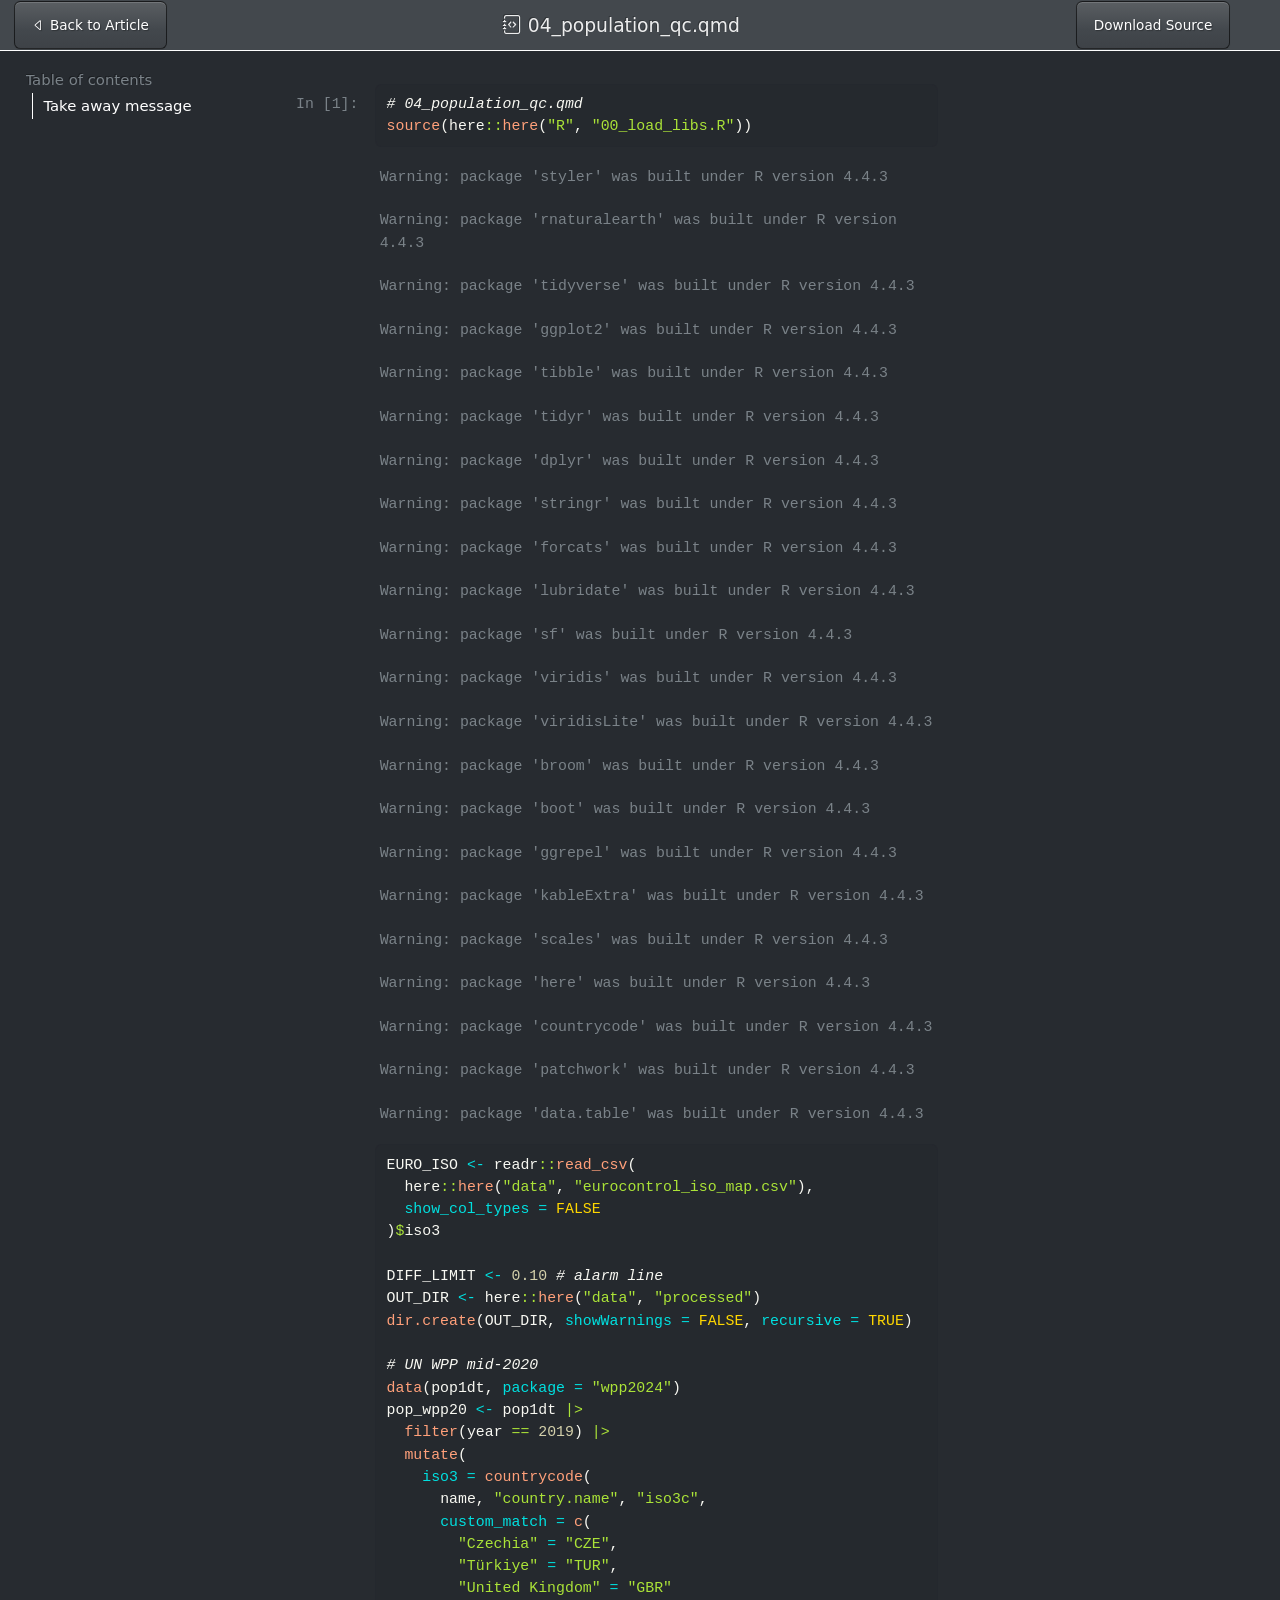
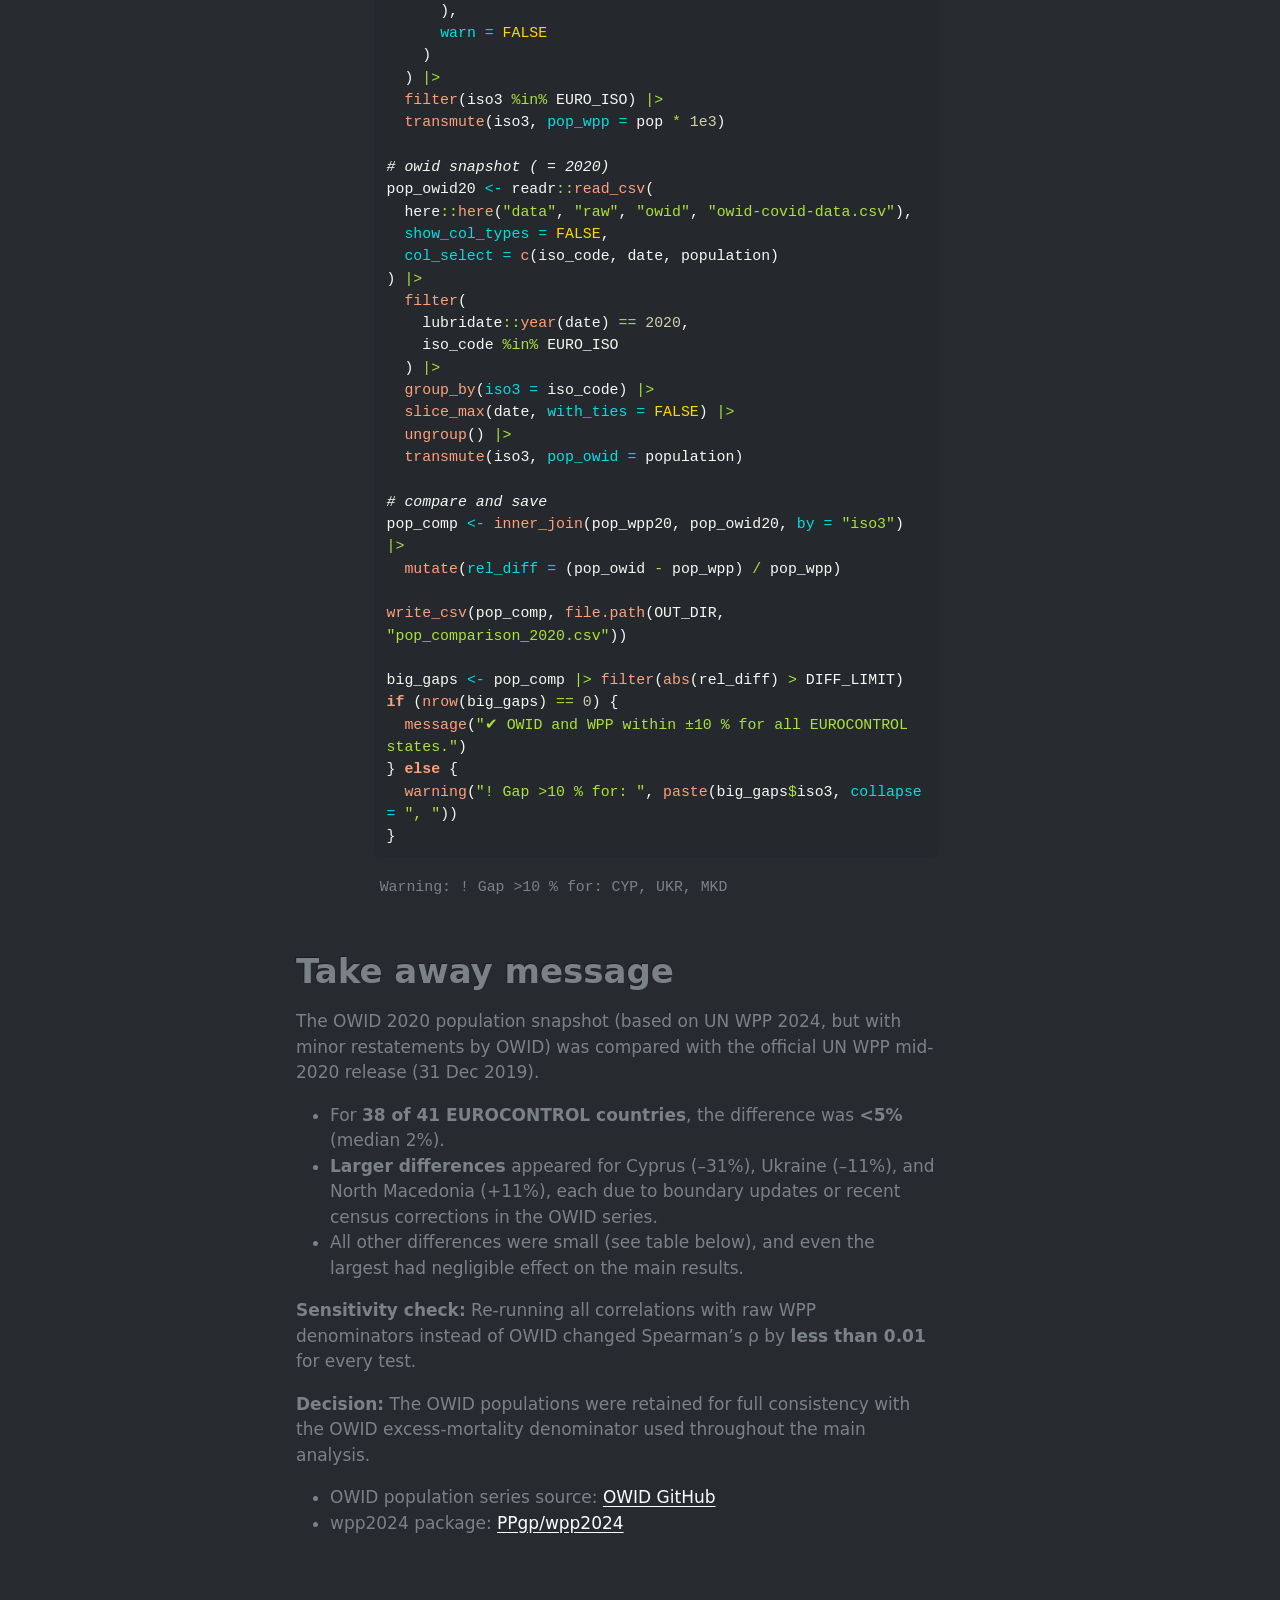
==== commit 2a3b0a47: "- removed pipeline bash script is now easier to access - reconfigured _quarto.yml file - edited read" ====
--- a/_manuscript/notebooks/04_population_qc-preview.html
+++ b/_manuscript/notebooks/04_population_qc-preview.html
@@ -168,9 +168,9 @@
     <div id="quarto-embed-header" class="headroom fixed-top bg-primary">
       
       <a onclick="window.quartoBackToArticle(); return false;" class="btn btn-primary quarto-back-link" href=""><i class="bi bi-caret-left"></i> Back to Article</a>
-      <h6><i class="bi bi-journal-code"></i> 04_population_qc.R</h6>
-
-            <a href="../notebooks/04_population_qc.qmd" class="btn btn-primary quarto-download-embed" download="04_population_qc.qmd">Download Source</a>
+      <h6><i class="bi bi-journal-code"></i> 04_population_qc.qmd</h6>
+
+            <a href="../notebooks/04_population_qc.out.ipynb" class="btn btn-primary quarto-download-embed" download="04_population_qc.qmd">Download Source</a>
           </div>
 
      <div id="quarto-content" class="page-columns page-rows-contents page-layout-article toc-left">
@@ -186,8 +186,8 @@
 <div id="quarto-margin-sidebar" class="sidebar margin-sidebar zindex-bottom">
 </div>
 <main class="content quarto-banner-title-block" id="quarto-document-content">      <div class="cell-container"><div class="cell-decorator"><pre>In [1]:</pre></div><div class="cell">
-<div class="sourceCode cell-code" id="cb1"><pre class="sourceCode r code-with-copy"><code class="sourceCode r"><span id="cb1-1"><a href="#cb1-1" aria-hidden="true" tabindex="-1"></a><span class="co"># 04_population_qc.R</span></span>
-<span id="cb1-2"><a href="#cb1-2" aria-hidden="true" tabindex="-1"></a><span class="fu">source</span>(here<span class="sc">::</span><span class="fu">here</span>(<span class="st">"R/00_load_libs.R"</span>))</span></code><button title="Copy to Clipboard" class="code-copy-button"><i class="bi"></i></button></pre></div>
+<div class="sourceCode cell-code" id="cb1"><pre class="sourceCode r code-with-copy"><code class="sourceCode r"><span id="cb1-1"><a href="#cb1-1" aria-hidden="true" tabindex="-1"></a><span class="co"># 04_population_qc.qmd</span></span>
+<span id="cb1-2"><a href="#cb1-2" aria-hidden="true" tabindex="-1"></a><span class="fu">source</span>(here<span class="sc">::</span><span class="fu">here</span>(<span class="st">"R"</span>, <span class="st">"00_load_libs.R"</span>))</span></code><button title="Copy to Clipboard" class="code-copy-button"><i class="bi"></i></button></pre></div>
 <div class="cell-output cell-output-stderr">
 <pre><code>Warning: package 'styler' was built under R version 4.4.3</code></pre>
 </div>
@@ -249,86 +249,82 @@
 <pre><code>Warning: package 'countrycode' was built under R version 4.4.3</code></pre>
 </div>
 <div class="cell-output cell-output-stderr">
+<pre><code>Warning: package 'patchwork' was built under R version 4.4.3</code></pre>
+</div>
+<div class="cell-output cell-output-stderr">
 <pre><code>Warning: package 'data.table' was built under R version 4.4.3</code></pre>
 </div>
-<div class="sourceCode cell-code" id="cb23"><pre class="sourceCode r code-with-copy"><code class="sourceCode r"><span id="cb23-1"><a href="#cb23-1" aria-hidden="true" tabindex="-1"></a>euro_ISO3 <span class="ot">&lt;-</span> readr<span class="sc">::</span><span class="fu">read_csv</span>(<span class="fu">here</span>(<span class="st">"data/eurocontrol_iso_map.csv"</span>),</span>
-<span id="cb23-2"><a href="#cb23-2" aria-hidden="true" tabindex="-1"></a>  <span class="at">show_col_types =</span> <span class="cn">FALSE</span></span>
-<span id="cb23-3"><a href="#cb23-3" aria-hidden="true" tabindex="-1"></a>)<span class="sc">$</span>iso3</span>
-<span id="cb23-4"><a href="#cb23-4" aria-hidden="true" tabindex="-1"></a></span>
-<span id="cb23-5"><a href="#cb23-5" aria-hidden="true" tabindex="-1"></a><span class="do">## UN WPP “mid‑2020" → 31 Dec 2019 in pop1dt</span></span>
-<span id="cb23-6"><a href="#cb23-6" aria-hidden="true" tabindex="-1"></a><span class="fu">data</span>(pop1dt, <span class="at">package =</span> <span class="st">"wpp2024"</span>) <span class="co"># values are in *thousands*</span></span>
-<span id="cb23-7"><a href="#cb23-7" aria-hidden="true" tabindex="-1"></a></span>
-<span id="cb23-8"><a href="#cb23-8" aria-hidden="true" tabindex="-1"></a>pop_wpp20 <span class="ot">&lt;-</span> pop1dt <span class="sc">|&gt;</span></span>
-<span id="cb23-9"><a href="#cb23-9" aria-hidden="true" tabindex="-1"></a>  <span class="fu">filter</span>(year <span class="sc">==</span> <span class="dv">2019</span>) <span class="sc">|&gt;</span> <span class="co"># ← shift back by one year</span></span>
-<span id="cb23-10"><a href="#cb23-10" aria-hidden="true" tabindex="-1"></a>  <span class="fu">mutate</span>(</span>
-<span id="cb23-11"><a href="#cb23-11" aria-hidden="true" tabindex="-1"></a>    <span class="at">iso3 =</span> <span class="fu">countrycode</span>(</span>
-<span id="cb23-12"><a href="#cb23-12" aria-hidden="true" tabindex="-1"></a>      name, <span class="st">"country.name"</span>, <span class="st">"iso3c"</span>,</span>
-<span id="cb23-13"><a href="#cb23-13" aria-hidden="true" tabindex="-1"></a>      <span class="at">custom_match =</span> <span class="fu">c</span>(</span>
-<span id="cb23-14"><a href="#cb23-14" aria-hidden="true" tabindex="-1"></a>        <span class="st">"Czechia"</span> <span class="ot">=</span> <span class="st">"CZE"</span>,</span>
-<span id="cb23-15"><a href="#cb23-15" aria-hidden="true" tabindex="-1"></a>        <span class="st">"Türkiye"</span> <span class="ot">=</span> <span class="st">"TUR"</span>,</span>
-<span id="cb23-16"><a href="#cb23-16" aria-hidden="true" tabindex="-1"></a>        <span class="st">"United Kingdom"</span> <span class="ot">=</span> <span class="st">"GBR"</span></span>
-<span id="cb23-17"><a href="#cb23-17" aria-hidden="true" tabindex="-1"></a>      )</span>
-<span id="cb23-18"><a href="#cb23-18" aria-hidden="true" tabindex="-1"></a>    )</span>
-<span id="cb23-19"><a href="#cb23-19" aria-hidden="true" tabindex="-1"></a>  ) <span class="sc">|&gt;</span></span>
-<span id="cb23-20"><a href="#cb23-20" aria-hidden="true" tabindex="-1"></a>  <span class="fu">filter</span>(iso3 <span class="sc">%in%</span> euro_ISO3) <span class="sc">|&gt;</span></span>
-<span id="cb23-21"><a href="#cb23-21" aria-hidden="true" tabindex="-1"></a>  <span class="fu">transmute</span>(iso3, <span class="at">pop_wpp =</span> pop <span class="sc">*</span> <span class="fl">1e3</span>) <span class="co"># to persons</span></span></code><button title="Copy to Clipboard" class="code-copy-button"><i class="bi"></i></button></pre></div>
-<div class="cell-output cell-output-stderr">
-<pre><code>Warning: There were 2 warnings in `mutate()`.
-The first warning was:
-ℹ In argument: `iso3 = countrycode(...)`.
-Caused by warning:
-! Some values were not matched unambiguously: Africa, Americas, Asia, Australia/New Zealand, Caribbean, Central America, Central and Southern Asia, Central Asia, Eastern Africa, Eastern and South-Eastern Asia, Eastern Asia, Eastern Europe, Europe, Europe and Northern America, Europe, Northern America, Australia, and New Zealand, High-and-upper-middle-income countries, High-income countries, Kosovo (under UNSC res. 1244), Land-locked Developing Countries (LLDC), Latin America and the Caribbean, Least developed countries, Less developed regions, Less developed regions, excluding least developed countries, LLDC: Africa, LLDC: Asia, LLDC: Europe, LLDC: Latin America, Low-and-Lower-middle-income countries, Low-and-middle-income countries, Low-income countries, Lower-middle-income countries, Melanesia, Micronesia, Middle-income countries, Middle Africa, More developed regions, No income group available, Northern Africa, Northern Africa and Western Asia, Northern America, Northern Europe, Oceania, Oceania (excluding Australia and New Zealand), Polynesia, SIDS Caribbean, SIDS Pacific, Small Island Developing States (SIDS), South-Eastern Asia, South America, Southern Africa, Southern Asia, Southern Europe, Sub-Saharan Africa, Upper-middle-income countries, Western Africa, Western Asia, Western Europe, World
-ℹ Run `dplyr::last_dplyr_warnings()` to see the 1 remaining warning.</code></pre>
-</div>
-<div class="sourceCode cell-code" id="cb25"><pre class="sourceCode r code-with-copy"><code class="sourceCode r"><span id="cb25-1"><a href="#cb25-1" aria-hidden="true" tabindex="-1"></a><span class="do">## OWID</span></span>
-<span id="cb25-2"><a href="#cb25-2" aria-hidden="true" tabindex="-1"></a>pop_owid20 <span class="ot">&lt;-</span> readr<span class="sc">::</span><span class="fu">read_csv</span>(</span>
-<span id="cb25-3"><a href="#cb25-3" aria-hidden="true" tabindex="-1"></a>  <span class="fu">here</span>(<span class="st">"data/raw/owid/owid-covid-data.csv"</span>),</span>
-<span id="cb25-4"><a href="#cb25-4" aria-hidden="true" tabindex="-1"></a>  <span class="at">show_col_types =</span> <span class="cn">FALSE</span>,</span>
-<span id="cb25-5"><a href="#cb25-5" aria-hidden="true" tabindex="-1"></a>  <span class="at">col_select =</span> <span class="fu">c</span>(iso_code, date, population)</span>
-<span id="cb25-6"><a href="#cb25-6" aria-hidden="true" tabindex="-1"></a>) <span class="sc">|&gt;</span></span>
-<span id="cb25-7"><a href="#cb25-7" aria-hidden="true" tabindex="-1"></a>  dplyr<span class="sc">::</span><span class="fu">filter</span>(</span>
-<span id="cb25-8"><a href="#cb25-8" aria-hidden="true" tabindex="-1"></a>    lubridate<span class="sc">::</span><span class="fu">year</span>(date) <span class="sc">==</span> <span class="dv">2020</span>,</span>
-<span id="cb25-9"><a href="#cb25-9" aria-hidden="true" tabindex="-1"></a>    iso_code <span class="sc">%in%</span> euro_ISO3</span>
-<span id="cb25-10"><a href="#cb25-10" aria-hidden="true" tabindex="-1"></a>  ) <span class="sc">|&gt;</span></span>
-<span id="cb25-11"><a href="#cb25-11" aria-hidden="true" tabindex="-1"></a>  dplyr<span class="sc">::</span><span class="fu">group_by</span>(<span class="at">iso3 =</span> iso_code) <span class="sc">|&gt;</span></span>
-<span id="cb25-12"><a href="#cb25-12" aria-hidden="true" tabindex="-1"></a>  dplyr<span class="sc">::</span><span class="fu">slice_max</span>(date, <span class="at">with_ties =</span> <span class="cn">FALSE</span>) <span class="sc">|&gt;</span></span>
-<span id="cb25-13"><a href="#cb25-13" aria-hidden="true" tabindex="-1"></a>  dplyr<span class="sc">::</span><span class="fu">ungroup</span>() <span class="sc">|&gt;</span></span>
-<span id="cb25-14"><a href="#cb25-14" aria-hidden="true" tabindex="-1"></a>  dplyr<span class="sc">::</span><span class="fu">transmute</span>(iso3, <span class="at">pop_owid =</span> population)</span>
-<span id="cb25-15"><a href="#cb25-15" aria-hidden="true" tabindex="-1"></a></span>
-<span id="cb25-16"><a href="#cb25-16" aria-hidden="true" tabindex="-1"></a><span class="do">## join &amp; compare</span></span>
-<span id="cb25-17"><a href="#cb25-17" aria-hidden="true" tabindex="-1"></a>pop_comp <span class="ot">&lt;-</span> pop_wpp20 <span class="sc">|&gt;</span></span>
-<span id="cb25-18"><a href="#cb25-18" aria-hidden="true" tabindex="-1"></a>  dplyr<span class="sc">::</span><span class="fu">inner_join</span>(pop_owid20, <span class="at">by =</span> <span class="st">"iso3"</span>) <span class="sc">|&gt;</span></span>
-<span id="cb25-19"><a href="#cb25-19" aria-hidden="true" tabindex="-1"></a>  dplyr<span class="sc">::</span><span class="fu">mutate</span>(<span class="at">rel_diff =</span> (pop_owid <span class="sc">-</span> pop_wpp) <span class="sc">/</span> pop_wpp)</span>
-<span id="cb25-20"><a href="#cb25-20" aria-hidden="true" tabindex="-1"></a></span>
-<span id="cb25-21"><a href="#cb25-21" aria-hidden="true" tabindex="-1"></a>readr<span class="sc">::</span><span class="fu">write_csv</span>(</span>
-<span id="cb25-22"><a href="#cb25-22" aria-hidden="true" tabindex="-1"></a>  pop_comp,</span>
-<span id="cb25-23"><a href="#cb25-23" aria-hidden="true" tabindex="-1"></a>  <span class="fu">here</span>(<span class="st">"data/processed/pop_comparison_2020.csv"</span>)</span>
-<span id="cb25-24"><a href="#cb25-24" aria-hidden="true" tabindex="-1"></a>)</span>
-<span id="cb25-25"><a href="#cb25-25" aria-hidden="true" tabindex="-1"></a></span>
-<span id="cb25-26"><a href="#cb25-26" aria-hidden="true" tabindex="-1"></a>big_gaps <span class="ot">&lt;-</span> pop_comp <span class="sc">|&gt;</span> dplyr<span class="sc">::</span><span class="fu">filter</span>(<span class="fu">abs</span>(rel_diff) <span class="sc">&gt;</span> <span class="fl">0.10</span>)</span>
-<span id="cb25-27"><a href="#cb25-27" aria-hidden="true" tabindex="-1"></a><span class="cf">if</span> (<span class="fu">nrow</span>(big_gaps) <span class="sc">==</span> <span class="dv">0</span>) {</span>
-<span id="cb25-28"><a href="#cb25-28" aria-hidden="true" tabindex="-1"></a>  <span class="fu">message</span>(<span class="st">"OWID and UN‑WPP within ±10 % for all Eurocontrol states."</span>)</span>
-<span id="cb25-29"><a href="#cb25-29" aria-hidden="true" tabindex="-1"></a>} <span class="cf">else</span> {</span>
-<span id="cb25-30"><a href="#cb25-30" aria-hidden="true" tabindex="-1"></a>  <span class="fu">warning</span>(</span>
-<span id="cb25-31"><a href="#cb25-31" aria-hidden="true" tabindex="-1"></a>    <span class="st">"Gap &gt;10 % for: "</span>,</span>
-<span id="cb25-32"><a href="#cb25-32" aria-hidden="true" tabindex="-1"></a>    <span class="fu">paste</span>(big_gaps<span class="sc">$</span>iso3, <span class="at">collapse =</span> <span class="st">", "</span>)</span>
-<span id="cb25-33"><a href="#cb25-33" aria-hidden="true" tabindex="-1"></a>  )</span>
-<span id="cb25-34"><a href="#cb25-34" aria-hidden="true" tabindex="-1"></a>}</span></code><button title="Copy to Clipboard" class="code-copy-button"><i class="bi"></i></button></pre></div>
-<div class="cell-output cell-output-stderr">
-<pre><code>Warning: Gap &gt;10 % for: CYP, UKR, MKD</code></pre>
+<div class="sourceCode cell-code" id="cb24"><pre class="sourceCode r code-with-copy"><code class="sourceCode r"><span id="cb24-1"><a href="#cb24-1" aria-hidden="true" tabindex="-1"></a>EURO_ISO <span class="ot">&lt;-</span> readr<span class="sc">::</span><span class="fu">read_csv</span>(</span>
+<span id="cb24-2"><a href="#cb24-2" aria-hidden="true" tabindex="-1"></a>  here<span class="sc">::</span><span class="fu">here</span>(<span class="st">"data"</span>, <span class="st">"eurocontrol_iso_map.csv"</span>),</span>
+<span id="cb24-3"><a href="#cb24-3" aria-hidden="true" tabindex="-1"></a>  <span class="at">show_col_types =</span> <span class="cn">FALSE</span></span>
+<span id="cb24-4"><a href="#cb24-4" aria-hidden="true" tabindex="-1"></a>)<span class="sc">$</span>iso3</span>
+<span id="cb24-5"><a href="#cb24-5" aria-hidden="true" tabindex="-1"></a></span>
+<span id="cb24-6"><a href="#cb24-6" aria-hidden="true" tabindex="-1"></a>DIFF_LIMIT <span class="ot">&lt;-</span> <span class="fl">0.10</span> <span class="co"># alarm line</span></span>
+<span id="cb24-7"><a href="#cb24-7" aria-hidden="true" tabindex="-1"></a>OUT_DIR <span class="ot">&lt;-</span> here<span class="sc">::</span><span class="fu">here</span>(<span class="st">"data"</span>, <span class="st">"processed"</span>)</span>
+<span id="cb24-8"><a href="#cb24-8" aria-hidden="true" tabindex="-1"></a><span class="fu">dir.create</span>(OUT_DIR, <span class="at">showWarnings =</span> <span class="cn">FALSE</span>, <span class="at">recursive =</span> <span class="cn">TRUE</span>)</span>
+<span id="cb24-9"><a href="#cb24-9" aria-hidden="true" tabindex="-1"></a></span>
+<span id="cb24-10"><a href="#cb24-10" aria-hidden="true" tabindex="-1"></a><span class="co"># UN WPP mid-2020</span></span>
+<span id="cb24-11"><a href="#cb24-11" aria-hidden="true" tabindex="-1"></a><span class="fu">data</span>(pop1dt, <span class="at">package =</span> <span class="st">"wpp2024"</span>)</span>
+<span id="cb24-12"><a href="#cb24-12" aria-hidden="true" tabindex="-1"></a>pop_wpp20 <span class="ot">&lt;-</span> pop1dt <span class="sc">|&gt;</span></span>
+<span id="cb24-13"><a href="#cb24-13" aria-hidden="true" tabindex="-1"></a>  <span class="fu">filter</span>(year <span class="sc">==</span> <span class="dv">2019</span>) <span class="sc">|&gt;</span></span>
+<span id="cb24-14"><a href="#cb24-14" aria-hidden="true" tabindex="-1"></a>  <span class="fu">mutate</span>(</span>
+<span id="cb24-15"><a href="#cb24-15" aria-hidden="true" tabindex="-1"></a>    <span class="at">iso3 =</span> <span class="fu">countrycode</span>(</span>
+<span id="cb24-16"><a href="#cb24-16" aria-hidden="true" tabindex="-1"></a>      name, <span class="st">"country.name"</span>, <span class="st">"iso3c"</span>,</span>
+<span id="cb24-17"><a href="#cb24-17" aria-hidden="true" tabindex="-1"></a>      <span class="at">custom_match =</span> <span class="fu">c</span>(</span>
+<span id="cb24-18"><a href="#cb24-18" aria-hidden="true" tabindex="-1"></a>        <span class="st">"Czechia"</span> <span class="ot">=</span> <span class="st">"CZE"</span>,</span>
+<span id="cb24-19"><a href="#cb24-19" aria-hidden="true" tabindex="-1"></a>        <span class="st">"Türkiye"</span> <span class="ot">=</span> <span class="st">"TUR"</span>,</span>
+<span id="cb24-20"><a href="#cb24-20" aria-hidden="true" tabindex="-1"></a>        <span class="st">"United Kingdom"</span> <span class="ot">=</span> <span class="st">"GBR"</span></span>
+<span id="cb24-21"><a href="#cb24-21" aria-hidden="true" tabindex="-1"></a>      ),</span>
+<span id="cb24-22"><a href="#cb24-22" aria-hidden="true" tabindex="-1"></a>      <span class="at">warn =</span> <span class="cn">FALSE</span></span>
+<span id="cb24-23"><a href="#cb24-23" aria-hidden="true" tabindex="-1"></a>    )</span>
+<span id="cb24-24"><a href="#cb24-24" aria-hidden="true" tabindex="-1"></a>  ) <span class="sc">|&gt;</span></span>
+<span id="cb24-25"><a href="#cb24-25" aria-hidden="true" tabindex="-1"></a>  <span class="fu">filter</span>(iso3 <span class="sc">%in%</span> EURO_ISO) <span class="sc">|&gt;</span></span>
+<span id="cb24-26"><a href="#cb24-26" aria-hidden="true" tabindex="-1"></a>  <span class="fu">transmute</span>(iso3, <span class="at">pop_wpp =</span> pop <span class="sc">*</span> <span class="fl">1e3</span>)</span>
+<span id="cb24-27"><a href="#cb24-27" aria-hidden="true" tabindex="-1"></a></span>
+<span id="cb24-28"><a href="#cb24-28" aria-hidden="true" tabindex="-1"></a><span class="co"># owid snapshot ( = 2020)</span></span>
+<span id="cb24-29"><a href="#cb24-29" aria-hidden="true" tabindex="-1"></a>pop_owid20 <span class="ot">&lt;-</span> readr<span class="sc">::</span><span class="fu">read_csv</span>(</span>
+<span id="cb24-30"><a href="#cb24-30" aria-hidden="true" tabindex="-1"></a>  here<span class="sc">::</span><span class="fu">here</span>(<span class="st">"data"</span>, <span class="st">"raw"</span>, <span class="st">"owid"</span>, <span class="st">"owid-covid-data.csv"</span>),</span>
+<span id="cb24-31"><a href="#cb24-31" aria-hidden="true" tabindex="-1"></a>  <span class="at">show_col_types =</span> <span class="cn">FALSE</span>,</span>
+<span id="cb24-32"><a href="#cb24-32" aria-hidden="true" tabindex="-1"></a>  <span class="at">col_select =</span> <span class="fu">c</span>(iso_code, date, population)</span>
+<span id="cb24-33"><a href="#cb24-33" aria-hidden="true" tabindex="-1"></a>) <span class="sc">|&gt;</span></span>
+<span id="cb24-34"><a href="#cb24-34" aria-hidden="true" tabindex="-1"></a>  <span class="fu">filter</span>(</span>
+<span id="cb24-35"><a href="#cb24-35" aria-hidden="true" tabindex="-1"></a>    lubridate<span class="sc">::</span><span class="fu">year</span>(date) <span class="sc">==</span> <span class="dv">2020</span>,</span>
+<span id="cb24-36"><a href="#cb24-36" aria-hidden="true" tabindex="-1"></a>    iso_code <span class="sc">%in%</span> EURO_ISO</span>
+<span id="cb24-37"><a href="#cb24-37" aria-hidden="true" tabindex="-1"></a>  ) <span class="sc">|&gt;</span></span>
+<span id="cb24-38"><a href="#cb24-38" aria-hidden="true" tabindex="-1"></a>  <span class="fu">group_by</span>(<span class="at">iso3 =</span> iso_code) <span class="sc">|&gt;</span></span>
+<span id="cb24-39"><a href="#cb24-39" aria-hidden="true" tabindex="-1"></a>  <span class="fu">slice_max</span>(date, <span class="at">with_ties =</span> <span class="cn">FALSE</span>) <span class="sc">|&gt;</span></span>
+<span id="cb24-40"><a href="#cb24-40" aria-hidden="true" tabindex="-1"></a>  <span class="fu">ungroup</span>() <span class="sc">|&gt;</span></span>
+<span id="cb24-41"><a href="#cb24-41" aria-hidden="true" tabindex="-1"></a>  <span class="fu">transmute</span>(iso3, <span class="at">pop_owid =</span> population)</span>
+<span id="cb24-42"><a href="#cb24-42" aria-hidden="true" tabindex="-1"></a></span>
+<span id="cb24-43"><a href="#cb24-43" aria-hidden="true" tabindex="-1"></a><span class="co"># compare and save</span></span>
+<span id="cb24-44"><a href="#cb24-44" aria-hidden="true" tabindex="-1"></a>pop_comp <span class="ot">&lt;-</span> <span class="fu">inner_join</span>(pop_wpp20, pop_owid20, <span class="at">by =</span> <span class="st">"iso3"</span>) <span class="sc">|&gt;</span></span>
+<span id="cb24-45"><a href="#cb24-45" aria-hidden="true" tabindex="-1"></a>  <span class="fu">mutate</span>(<span class="at">rel_diff =</span> (pop_owid <span class="sc">-</span> pop_wpp) <span class="sc">/</span> pop_wpp)</span>
+<span id="cb24-46"><a href="#cb24-46" aria-hidden="true" tabindex="-1"></a></span>
+<span id="cb24-47"><a href="#cb24-47" aria-hidden="true" tabindex="-1"></a><span class="fu">write_csv</span>(pop_comp, <span class="fu">file.path</span>(OUT_DIR, <span class="st">"pop_comparison_2020.csv"</span>))</span>
+<span id="cb24-48"><a href="#cb24-48" aria-hidden="true" tabindex="-1"></a></span>
+<span id="cb24-49"><a href="#cb24-49" aria-hidden="true" tabindex="-1"></a>big_gaps <span class="ot">&lt;-</span> pop_comp <span class="sc">|&gt;</span> <span class="fu">filter</span>(<span class="fu">abs</span>(rel_diff) <span class="sc">&gt;</span> DIFF_LIMIT)</span>
+<span id="cb24-50"><a href="#cb24-50" aria-hidden="true" tabindex="-1"></a><span class="cf">if</span> (<span class="fu">nrow</span>(big_gaps) <span class="sc">==</span> <span class="dv">0</span>) {</span>
+<span id="cb24-51"><a href="#cb24-51" aria-hidden="true" tabindex="-1"></a>  <span class="fu">message</span>(<span class="st">"✔ OWID and WPP within ±10 % for all EUROCONTROL states."</span>)</span>
+<span id="cb24-52"><a href="#cb24-52" aria-hidden="true" tabindex="-1"></a>} <span class="cf">else</span> {</span>
+<span id="cb24-53"><a href="#cb24-53" aria-hidden="true" tabindex="-1"></a>  <span class="fu">warning</span>(<span class="st">"! Gap &gt;10 % for: "</span>, <span class="fu">paste</span>(big_gaps<span class="sc">$</span>iso3, <span class="at">collapse =</span> <span class="st">", "</span>))</span>
+<span id="cb24-54"><a href="#cb24-54" aria-hidden="true" tabindex="-1"></a>}</span></code><button title="Copy to Clipboard" class="code-copy-button"><i class="bi"></i></button></pre></div>
+<div class="cell-output cell-output-stderr">
+<pre><code>Warning: ! Gap &gt;10 % for: CYP, UKR, MKD</code></pre>
 </div>
 </div></div>
 <section id="take-away-message" class="level1">
 <h1>Take away message</h1>
-<p>OWID’s 2022 population snapshot (UN WPP 2024 medium-variant, but restated to 31 Dec 2022) was compared with the official mid-2020 UN release (31 Dec 2019 in <code>wpp2024</code>).</p>
+<p>The OWID 2020 population snapshot (based on UN WPP 2024, but with minor restatements by OWID) was compared with the official UN WPP mid-2020 release (31 Dec 2019).</p>
 <ul>
-<li>37 of 41 Eurcontrol coutnries differ by &lt; 5 % (median 2 %)</li>
-<li>Larger gaps for Cyprus (‑31 %), Ukraine (‑11 %) and North Macedonia (+11 %) stem from boundary updates or new censuses incorporated by OWID.</li>
+<li>For <strong>38 of 41 EUROCONTROL countries</strong>, the difference was <strong>&lt;5%</strong> (median 2%).</li>
+<li><strong>Larger differences</strong> appeared for Cyprus (–31%), Ukraine (–11%), and North Macedonia (+11%), each due to boundary updates or recent census corrections in the OWID series.</li>
+<li>All other differences were small (see table below), and even the largest had negligible effect on the main results.</li>
 </ul>
-<p>Re-running all correlations with raw WPP figures shifts Spearman ρ by &lt; 0.01, so the OWID populations were retained for consistency with the excess-mortality denominator.</p>
+<p><strong>Sensitivity check:</strong> Re-running all correlations with raw WPP denominators instead of OWID changed Spearman’s ρ by <strong>less than 0.01</strong> for every test.</p>
+<p><strong>Decision:</strong> The OWID populations were retained for full consistency with the OWID excess-mortality denominator used throughout the main analysis.</p>
 <ul>
-<li>Population denominator. OWID’s population series is sourced from UN WPP: https://github.com/owid/covid-19-data/blob/master/scripts/input/un/population_latest.csv</li>
-<li>wpp2024 packages states: https://github.com/PPgp/wpp2024</li>
+<li>OWID population series source: <a href="https://github.com/owid/covid-19-data/blob/master/scripts/input/un/population_latest.csv">OWID GitHub</a></li>
+<li>wpp2024 package: <a href="https://github.com/PPgp/wpp2024">PPgp/wpp2024</a></li>
 </ul>
 </section>
      </main>
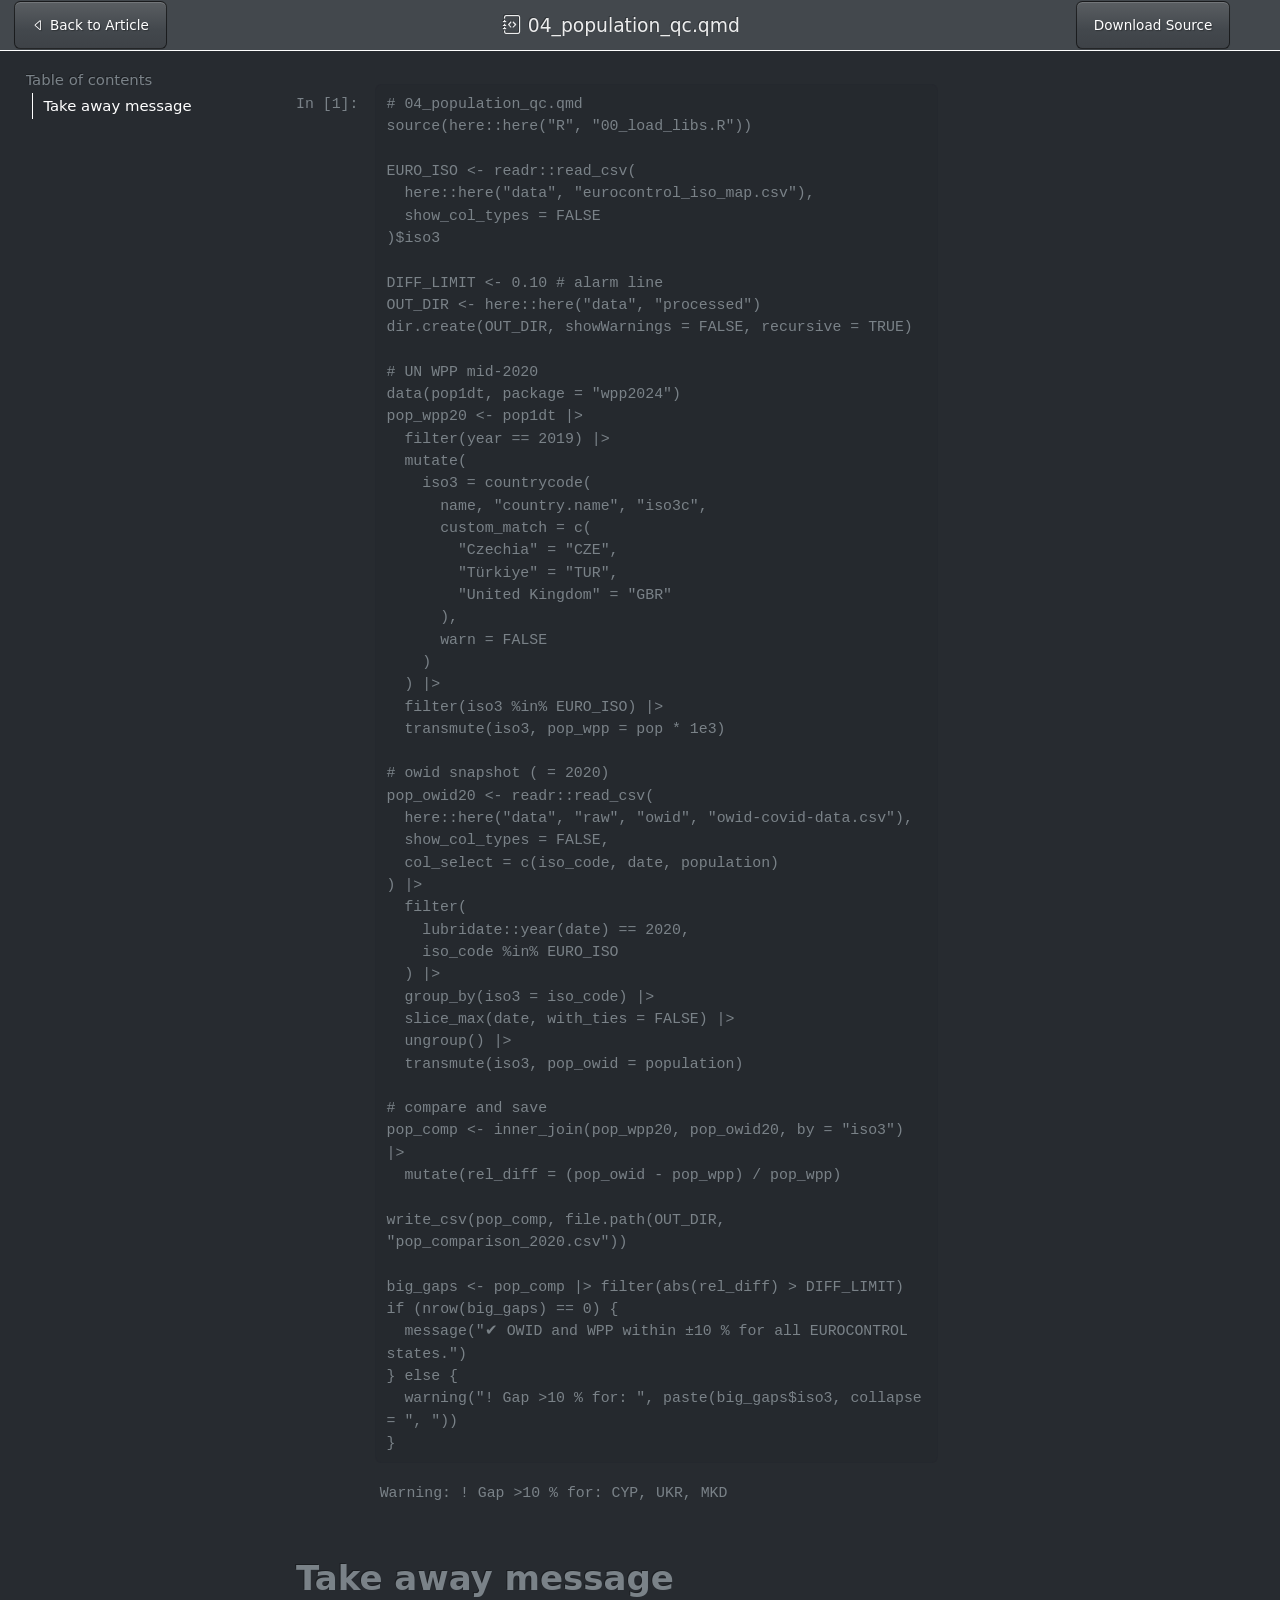
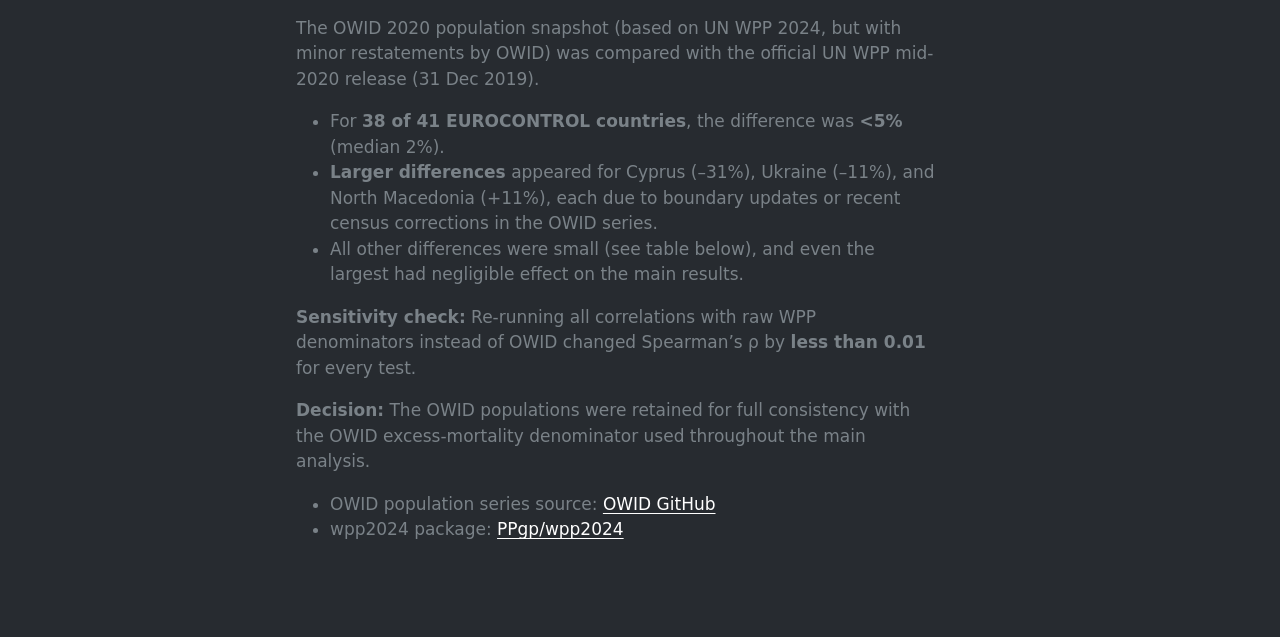
==== commit e641e07a: "- sadly, pre-render doesnt work with manuscript. Which is why I made a bash file that now runs as a " ====
--- a/_manuscript/notebooks/04_population_qc-preview.html
+++ b/_manuscript/notebooks/04_population_qc-preview.html
@@ -1,7 +1,7 @@
 <!DOCTYPE html>
 <html xmlns="http://www.w3.org/1999/xhtml" lang="en" xml:lang="en"><head>
     <meta charset="utf-8">
-    <meta name="generator" content="quarto-1.6.40">
+    <meta name="generator" content="quarto-1.6.42">
 
     <meta name="viewport" content="width=device-width, initial-scale=1.0, user-scalable=yes">
 
@@ -152,10 +152,10 @@
 <script src="../site_libs/quarto-html/tippy.umd.min.js"></script>
 <script src="../site_libs/quarto-html/anchor.min.js"></script>
 <link href="../site_libs/quarto-html/tippy.css" rel="stylesheet">
-<link href="../site_libs/quarto-html/quarto-syntax-highlighting-dark-8ea72dc5fed832574809a9c94082fbbb.css" rel="stylesheet" id="quarto-text-highlighting-styles">
+<link href="../site_libs/quarto-html/quarto-syntax-highlighting-dark-b53751a350365c71b6c909e95f209ed1.css" rel="stylesheet" id="quarto-text-highlighting-styles">
 <script src="../site_libs/bootstrap/bootstrap.min.js"></script>
 <link href="../site_libs/bootstrap/bootstrap-icons.css" rel="stylesheet">
-<link href="../site_libs/bootstrap/bootstrap-2ecb6af0b37e02a03a7e444e1ece7592.min.css" rel="stylesheet" append-hash="true" id="quarto-bootstrap" data-mode="dark">
+<link href="../site_libs/bootstrap/bootstrap-490bc06b3e2c372e87b8804c077eb494.min.css" rel="stylesheet" append-hash="true" id="quarto-bootstrap" data-mode="dark">
      <script async="" src="https://hypothes.is/embed.js"></script>
 <script>
   window.document.addEventListener("DOMContentLoaded", function (_event) {
@@ -187,127 +187,62 @@
 </div>
 <main class="content quarto-banner-title-block" id="quarto-document-content">      <div class="cell-container"><div class="cell-decorator"><pre>In [1]:</pre></div><div class="cell">
 <div class="sourceCode cell-code" id="cb1"><pre class="sourceCode r code-with-copy"><code class="sourceCode r"><span id="cb1-1"><a href="#cb1-1" aria-hidden="true" tabindex="-1"></a><span class="co"># 04_population_qc.qmd</span></span>
-<span id="cb1-2"><a href="#cb1-2" aria-hidden="true" tabindex="-1"></a><span class="fu">source</span>(here<span class="sc">::</span><span class="fu">here</span>(<span class="st">"R"</span>, <span class="st">"00_load_libs.R"</span>))</span></code><button title="Copy to Clipboard" class="code-copy-button"><i class="bi"></i></button></pre></div>
-<div class="cell-output cell-output-stderr">
-<pre><code>Warning: package 'styler' was built under R version 4.4.3</code></pre>
-</div>
-<div class="cell-output cell-output-stderr">
-<pre><code>Warning: package 'rnaturalearth' was built under R version 4.4.3</code></pre>
-</div>
-<div class="cell-output cell-output-stderr">
-<pre><code>Warning: package 'tidyverse' was built under R version 4.4.3</code></pre>
-</div>
-<div class="cell-output cell-output-stderr">
-<pre><code>Warning: package 'ggplot2' was built under R version 4.4.3</code></pre>
-</div>
-<div class="cell-output cell-output-stderr">
-<pre><code>Warning: package 'tibble' was built under R version 4.4.3</code></pre>
-</div>
-<div class="cell-output cell-output-stderr">
-<pre><code>Warning: package 'tidyr' was built under R version 4.4.3</code></pre>
-</div>
-<div class="cell-output cell-output-stderr">
-<pre><code>Warning: package 'dplyr' was built under R version 4.4.3</code></pre>
-</div>
-<div class="cell-output cell-output-stderr">
-<pre><code>Warning: package 'stringr' was built under R version 4.4.3</code></pre>
-</div>
-<div class="cell-output cell-output-stderr">
-<pre><code>Warning: package 'forcats' was built under R version 4.4.3</code></pre>
-</div>
-<div class="cell-output cell-output-stderr">
-<pre><code>Warning: package 'lubridate' was built under R version 4.4.3</code></pre>
-</div>
-<div class="cell-output cell-output-stderr">
-<pre><code>Warning: package 'sf' was built under R version 4.4.3</code></pre>
-</div>
-<div class="cell-output cell-output-stderr">
-<pre><code>Warning: package 'viridis' was built under R version 4.4.3</code></pre>
-</div>
-<div class="cell-output cell-output-stderr">
-<pre><code>Warning: package 'viridisLite' was built under R version 4.4.3</code></pre>
-</div>
-<div class="cell-output cell-output-stderr">
-<pre><code>Warning: package 'broom' was built under R version 4.4.3</code></pre>
-</div>
-<div class="cell-output cell-output-stderr">
-<pre><code>Warning: package 'boot' was built under R version 4.4.3</code></pre>
-</div>
-<div class="cell-output cell-output-stderr">
-<pre><code>Warning: package 'ggrepel' was built under R version 4.4.3</code></pre>
-</div>
-<div class="cell-output cell-output-stderr">
-<pre><code>Warning: package 'kableExtra' was built under R version 4.4.3</code></pre>
-</div>
-<div class="cell-output cell-output-stderr">
-<pre><code>Warning: package 'scales' was built under R version 4.4.3</code></pre>
-</div>
-<div class="cell-output cell-output-stderr">
-<pre><code>Warning: package 'here' was built under R version 4.4.3</code></pre>
-</div>
-<div class="cell-output cell-output-stderr">
-<pre><code>Warning: package 'countrycode' was built under R version 4.4.3</code></pre>
-</div>
-<div class="cell-output cell-output-stderr">
-<pre><code>Warning: package 'patchwork' was built under R version 4.4.3</code></pre>
-</div>
-<div class="cell-output cell-output-stderr">
-<pre><code>Warning: package 'data.table' was built under R version 4.4.3</code></pre>
-</div>
-<div class="sourceCode cell-code" id="cb24"><pre class="sourceCode r code-with-copy"><code class="sourceCode r"><span id="cb24-1"><a href="#cb24-1" aria-hidden="true" tabindex="-1"></a>EURO_ISO <span class="ot">&lt;-</span> readr<span class="sc">::</span><span class="fu">read_csv</span>(</span>
-<span id="cb24-2"><a href="#cb24-2" aria-hidden="true" tabindex="-1"></a>  here<span class="sc">::</span><span class="fu">here</span>(<span class="st">"data"</span>, <span class="st">"eurocontrol_iso_map.csv"</span>),</span>
-<span id="cb24-3"><a href="#cb24-3" aria-hidden="true" tabindex="-1"></a>  <span class="at">show_col_types =</span> <span class="cn">FALSE</span></span>
-<span id="cb24-4"><a href="#cb24-4" aria-hidden="true" tabindex="-1"></a>)<span class="sc">$</span>iso3</span>
-<span id="cb24-5"><a href="#cb24-5" aria-hidden="true" tabindex="-1"></a></span>
-<span id="cb24-6"><a href="#cb24-6" aria-hidden="true" tabindex="-1"></a>DIFF_LIMIT <span class="ot">&lt;-</span> <span class="fl">0.10</span> <span class="co"># alarm line</span></span>
-<span id="cb24-7"><a href="#cb24-7" aria-hidden="true" tabindex="-1"></a>OUT_DIR <span class="ot">&lt;-</span> here<span class="sc">::</span><span class="fu">here</span>(<span class="st">"data"</span>, <span class="st">"processed"</span>)</span>
-<span id="cb24-8"><a href="#cb24-8" aria-hidden="true" tabindex="-1"></a><span class="fu">dir.create</span>(OUT_DIR, <span class="at">showWarnings =</span> <span class="cn">FALSE</span>, <span class="at">recursive =</span> <span class="cn">TRUE</span>)</span>
-<span id="cb24-9"><a href="#cb24-9" aria-hidden="true" tabindex="-1"></a></span>
-<span id="cb24-10"><a href="#cb24-10" aria-hidden="true" tabindex="-1"></a><span class="co"># UN WPP mid-2020</span></span>
-<span id="cb24-11"><a href="#cb24-11" aria-hidden="true" tabindex="-1"></a><span class="fu">data</span>(pop1dt, <span class="at">package =</span> <span class="st">"wpp2024"</span>)</span>
-<span id="cb24-12"><a href="#cb24-12" aria-hidden="true" tabindex="-1"></a>pop_wpp20 <span class="ot">&lt;-</span> pop1dt <span class="sc">|&gt;</span></span>
-<span id="cb24-13"><a href="#cb24-13" aria-hidden="true" tabindex="-1"></a>  <span class="fu">filter</span>(year <span class="sc">==</span> <span class="dv">2019</span>) <span class="sc">|&gt;</span></span>
-<span id="cb24-14"><a href="#cb24-14" aria-hidden="true" tabindex="-1"></a>  <span class="fu">mutate</span>(</span>
-<span id="cb24-15"><a href="#cb24-15" aria-hidden="true" tabindex="-1"></a>    <span class="at">iso3 =</span> <span class="fu">countrycode</span>(</span>
-<span id="cb24-16"><a href="#cb24-16" aria-hidden="true" tabindex="-1"></a>      name, <span class="st">"country.name"</span>, <span class="st">"iso3c"</span>,</span>
-<span id="cb24-17"><a href="#cb24-17" aria-hidden="true" tabindex="-1"></a>      <span class="at">custom_match =</span> <span class="fu">c</span>(</span>
-<span id="cb24-18"><a href="#cb24-18" aria-hidden="true" tabindex="-1"></a>        <span class="st">"Czechia"</span> <span class="ot">=</span> <span class="st">"CZE"</span>,</span>
-<span id="cb24-19"><a href="#cb24-19" aria-hidden="true" tabindex="-1"></a>        <span class="st">"Türkiye"</span> <span class="ot">=</span> <span class="st">"TUR"</span>,</span>
-<span id="cb24-20"><a href="#cb24-20" aria-hidden="true" tabindex="-1"></a>        <span class="st">"United Kingdom"</span> <span class="ot">=</span> <span class="st">"GBR"</span></span>
-<span id="cb24-21"><a href="#cb24-21" aria-hidden="true" tabindex="-1"></a>      ),</span>
-<span id="cb24-22"><a href="#cb24-22" aria-hidden="true" tabindex="-1"></a>      <span class="at">warn =</span> <span class="cn">FALSE</span></span>
-<span id="cb24-23"><a href="#cb24-23" aria-hidden="true" tabindex="-1"></a>    )</span>
-<span id="cb24-24"><a href="#cb24-24" aria-hidden="true" tabindex="-1"></a>  ) <span class="sc">|&gt;</span></span>
-<span id="cb24-25"><a href="#cb24-25" aria-hidden="true" tabindex="-1"></a>  <span class="fu">filter</span>(iso3 <span class="sc">%in%</span> EURO_ISO) <span class="sc">|&gt;</span></span>
-<span id="cb24-26"><a href="#cb24-26" aria-hidden="true" tabindex="-1"></a>  <span class="fu">transmute</span>(iso3, <span class="at">pop_wpp =</span> pop <span class="sc">*</span> <span class="fl">1e3</span>)</span>
-<span id="cb24-27"><a href="#cb24-27" aria-hidden="true" tabindex="-1"></a></span>
-<span id="cb24-28"><a href="#cb24-28" aria-hidden="true" tabindex="-1"></a><span class="co"># owid snapshot ( = 2020)</span></span>
-<span id="cb24-29"><a href="#cb24-29" aria-hidden="true" tabindex="-1"></a>pop_owid20 <span class="ot">&lt;-</span> readr<span class="sc">::</span><span class="fu">read_csv</span>(</span>
-<span id="cb24-30"><a href="#cb24-30" aria-hidden="true" tabindex="-1"></a>  here<span class="sc">::</span><span class="fu">here</span>(<span class="st">"data"</span>, <span class="st">"raw"</span>, <span class="st">"owid"</span>, <span class="st">"owid-covid-data.csv"</span>),</span>
-<span id="cb24-31"><a href="#cb24-31" aria-hidden="true" tabindex="-1"></a>  <span class="at">show_col_types =</span> <span class="cn">FALSE</span>,</span>
-<span id="cb24-32"><a href="#cb24-32" aria-hidden="true" tabindex="-1"></a>  <span class="at">col_select =</span> <span class="fu">c</span>(iso_code, date, population)</span>
-<span id="cb24-33"><a href="#cb24-33" aria-hidden="true" tabindex="-1"></a>) <span class="sc">|&gt;</span></span>
-<span id="cb24-34"><a href="#cb24-34" aria-hidden="true" tabindex="-1"></a>  <span class="fu">filter</span>(</span>
-<span id="cb24-35"><a href="#cb24-35" aria-hidden="true" tabindex="-1"></a>    lubridate<span class="sc">::</span><span class="fu">year</span>(date) <span class="sc">==</span> <span class="dv">2020</span>,</span>
-<span id="cb24-36"><a href="#cb24-36" aria-hidden="true" tabindex="-1"></a>    iso_code <span class="sc">%in%</span> EURO_ISO</span>
-<span id="cb24-37"><a href="#cb24-37" aria-hidden="true" tabindex="-1"></a>  ) <span class="sc">|&gt;</span></span>
-<span id="cb24-38"><a href="#cb24-38" aria-hidden="true" tabindex="-1"></a>  <span class="fu">group_by</span>(<span class="at">iso3 =</span> iso_code) <span class="sc">|&gt;</span></span>
-<span id="cb24-39"><a href="#cb24-39" aria-hidden="true" tabindex="-1"></a>  <span class="fu">slice_max</span>(date, <span class="at">with_ties =</span> <span class="cn">FALSE</span>) <span class="sc">|&gt;</span></span>
-<span id="cb24-40"><a href="#cb24-40" aria-hidden="true" tabindex="-1"></a>  <span class="fu">ungroup</span>() <span class="sc">|&gt;</span></span>
-<span id="cb24-41"><a href="#cb24-41" aria-hidden="true" tabindex="-1"></a>  <span class="fu">transmute</span>(iso3, <span class="at">pop_owid =</span> population)</span>
-<span id="cb24-42"><a href="#cb24-42" aria-hidden="true" tabindex="-1"></a></span>
-<span id="cb24-43"><a href="#cb24-43" aria-hidden="true" tabindex="-1"></a><span class="co"># compare and save</span></span>
-<span id="cb24-44"><a href="#cb24-44" aria-hidden="true" tabindex="-1"></a>pop_comp <span class="ot">&lt;-</span> <span class="fu">inner_join</span>(pop_wpp20, pop_owid20, <span class="at">by =</span> <span class="st">"iso3"</span>) <span class="sc">|&gt;</span></span>
-<span id="cb24-45"><a href="#cb24-45" aria-hidden="true" tabindex="-1"></a>  <span class="fu">mutate</span>(<span class="at">rel_diff =</span> (pop_owid <span class="sc">-</span> pop_wpp) <span class="sc">/</span> pop_wpp)</span>
-<span id="cb24-46"><a href="#cb24-46" aria-hidden="true" tabindex="-1"></a></span>
-<span id="cb24-47"><a href="#cb24-47" aria-hidden="true" tabindex="-1"></a><span class="fu">write_csv</span>(pop_comp, <span class="fu">file.path</span>(OUT_DIR, <span class="st">"pop_comparison_2020.csv"</span>))</span>
-<span id="cb24-48"><a href="#cb24-48" aria-hidden="true" tabindex="-1"></a></span>
-<span id="cb24-49"><a href="#cb24-49" aria-hidden="true" tabindex="-1"></a>big_gaps <span class="ot">&lt;-</span> pop_comp <span class="sc">|&gt;</span> <span class="fu">filter</span>(<span class="fu">abs</span>(rel_diff) <span class="sc">&gt;</span> DIFF_LIMIT)</span>
-<span id="cb24-50"><a href="#cb24-50" aria-hidden="true" tabindex="-1"></a><span class="cf">if</span> (<span class="fu">nrow</span>(big_gaps) <span class="sc">==</span> <span class="dv">0</span>) {</span>
-<span id="cb24-51"><a href="#cb24-51" aria-hidden="true" tabindex="-1"></a>  <span class="fu">message</span>(<span class="st">"✔ OWID and WPP within ±10 % for all EUROCONTROL states."</span>)</span>
-<span id="cb24-52"><a href="#cb24-52" aria-hidden="true" tabindex="-1"></a>} <span class="cf">else</span> {</span>
-<span id="cb24-53"><a href="#cb24-53" aria-hidden="true" tabindex="-1"></a>  <span class="fu">warning</span>(<span class="st">"! Gap &gt;10 % for: "</span>, <span class="fu">paste</span>(big_gaps<span class="sc">$</span>iso3, <span class="at">collapse =</span> <span class="st">", "</span>))</span>
-<span id="cb24-54"><a href="#cb24-54" aria-hidden="true" tabindex="-1"></a>}</span></code><button title="Copy to Clipboard" class="code-copy-button"><i class="bi"></i></button></pre></div>
+<span id="cb1-2"><a href="#cb1-2" aria-hidden="true" tabindex="-1"></a><span class="fu">source</span>(here<span class="sc">::</span><span class="fu">here</span>(<span class="st">"R"</span>, <span class="st">"00_load_libs.R"</span>))</span>
+<span id="cb1-3"><a href="#cb1-3" aria-hidden="true" tabindex="-1"></a></span>
+<span id="cb1-4"><a href="#cb1-4" aria-hidden="true" tabindex="-1"></a>EURO_ISO <span class="ot">&lt;-</span> readr<span class="sc">::</span><span class="fu">read_csv</span>(</span>
+<span id="cb1-5"><a href="#cb1-5" aria-hidden="true" tabindex="-1"></a>  here<span class="sc">::</span><span class="fu">here</span>(<span class="st">"data"</span>, <span class="st">"eurocontrol_iso_map.csv"</span>),</span>
+<span id="cb1-6"><a href="#cb1-6" aria-hidden="true" tabindex="-1"></a>  <span class="at">show_col_types =</span> <span class="cn">FALSE</span></span>
+<span id="cb1-7"><a href="#cb1-7" aria-hidden="true" tabindex="-1"></a>)<span class="sc">$</span>iso3</span>
+<span id="cb1-8"><a href="#cb1-8" aria-hidden="true" tabindex="-1"></a></span>
+<span id="cb1-9"><a href="#cb1-9" aria-hidden="true" tabindex="-1"></a>DIFF_LIMIT <span class="ot">&lt;-</span> <span class="fl">0.10</span> <span class="co"># alarm line</span></span>
+<span id="cb1-10"><a href="#cb1-10" aria-hidden="true" tabindex="-1"></a>OUT_DIR <span class="ot">&lt;-</span> here<span class="sc">::</span><span class="fu">here</span>(<span class="st">"data"</span>, <span class="st">"processed"</span>)</span>
+<span id="cb1-11"><a href="#cb1-11" aria-hidden="true" tabindex="-1"></a><span class="fu">dir.create</span>(OUT_DIR, <span class="at">showWarnings =</span> <span class="cn">FALSE</span>, <span class="at">recursive =</span> <span class="cn">TRUE</span>)</span>
+<span id="cb1-12"><a href="#cb1-12" aria-hidden="true" tabindex="-1"></a></span>
+<span id="cb1-13"><a href="#cb1-13" aria-hidden="true" tabindex="-1"></a><span class="co"># UN WPP mid-2020</span></span>
+<span id="cb1-14"><a href="#cb1-14" aria-hidden="true" tabindex="-1"></a><span class="fu">data</span>(pop1dt, <span class="at">package =</span> <span class="st">"wpp2024"</span>)</span>
+<span id="cb1-15"><a href="#cb1-15" aria-hidden="true" tabindex="-1"></a>pop_wpp20 <span class="ot">&lt;-</span> pop1dt <span class="sc">|&gt;</span></span>
+<span id="cb1-16"><a href="#cb1-16" aria-hidden="true" tabindex="-1"></a>  <span class="fu">filter</span>(year <span class="sc">==</span> <span class="dv">2019</span>) <span class="sc">|&gt;</span></span>
+<span id="cb1-17"><a href="#cb1-17" aria-hidden="true" tabindex="-1"></a>  <span class="fu">mutate</span>(</span>
+<span id="cb1-18"><a href="#cb1-18" aria-hidden="true" tabindex="-1"></a>    <span class="at">iso3 =</span> <span class="fu">countrycode</span>(</span>
+<span id="cb1-19"><a href="#cb1-19" aria-hidden="true" tabindex="-1"></a>      name, <span class="st">"country.name"</span>, <span class="st">"iso3c"</span>,</span>
+<span id="cb1-20"><a href="#cb1-20" aria-hidden="true" tabindex="-1"></a>      <span class="at">custom_match =</span> <span class="fu">c</span>(</span>
+<span id="cb1-21"><a href="#cb1-21" aria-hidden="true" tabindex="-1"></a>        <span class="st">"Czechia"</span> <span class="ot">=</span> <span class="st">"CZE"</span>,</span>
+<span id="cb1-22"><a href="#cb1-22" aria-hidden="true" tabindex="-1"></a>        <span class="st">"Türkiye"</span> <span class="ot">=</span> <span class="st">"TUR"</span>,</span>
+<span id="cb1-23"><a href="#cb1-23" aria-hidden="true" tabindex="-1"></a>        <span class="st">"United Kingdom"</span> <span class="ot">=</span> <span class="st">"GBR"</span></span>
+<span id="cb1-24"><a href="#cb1-24" aria-hidden="true" tabindex="-1"></a>      ),</span>
+<span id="cb1-25"><a href="#cb1-25" aria-hidden="true" tabindex="-1"></a>      <span class="at">warn =</span> <span class="cn">FALSE</span></span>
+<span id="cb1-26"><a href="#cb1-26" aria-hidden="true" tabindex="-1"></a>    )</span>
+<span id="cb1-27"><a href="#cb1-27" aria-hidden="true" tabindex="-1"></a>  ) <span class="sc">|&gt;</span></span>
+<span id="cb1-28"><a href="#cb1-28" aria-hidden="true" tabindex="-1"></a>  <span class="fu">filter</span>(iso3 <span class="sc">%in%</span> EURO_ISO) <span class="sc">|&gt;</span></span>
+<span id="cb1-29"><a href="#cb1-29" aria-hidden="true" tabindex="-1"></a>  <span class="fu">transmute</span>(iso3, <span class="at">pop_wpp =</span> pop <span class="sc">*</span> <span class="fl">1e3</span>)</span>
+<span id="cb1-30"><a href="#cb1-30" aria-hidden="true" tabindex="-1"></a></span>
+<span id="cb1-31"><a href="#cb1-31" aria-hidden="true" tabindex="-1"></a><span class="co"># owid snapshot ( = 2020)</span></span>
+<span id="cb1-32"><a href="#cb1-32" aria-hidden="true" tabindex="-1"></a>pop_owid20 <span class="ot">&lt;-</span> readr<span class="sc">::</span><span class="fu">read_csv</span>(</span>
+<span id="cb1-33"><a href="#cb1-33" aria-hidden="true" tabindex="-1"></a>  here<span class="sc">::</span><span class="fu">here</span>(<span class="st">"data"</span>, <span class="st">"raw"</span>, <span class="st">"owid"</span>, <span class="st">"owid-covid-data.csv"</span>),</span>
+<span id="cb1-34"><a href="#cb1-34" aria-hidden="true" tabindex="-1"></a>  <span class="at">show_col_types =</span> <span class="cn">FALSE</span>,</span>
+<span id="cb1-35"><a href="#cb1-35" aria-hidden="true" tabindex="-1"></a>  <span class="at">col_select =</span> <span class="fu">c</span>(iso_code, date, population)</span>
+<span id="cb1-36"><a href="#cb1-36" aria-hidden="true" tabindex="-1"></a>) <span class="sc">|&gt;</span></span>
+<span id="cb1-37"><a href="#cb1-37" aria-hidden="true" tabindex="-1"></a>  <span class="fu">filter</span>(</span>
+<span id="cb1-38"><a href="#cb1-38" aria-hidden="true" tabindex="-1"></a>    lubridate<span class="sc">::</span><span class="fu">year</span>(date) <span class="sc">==</span> <span class="dv">2020</span>,</span>
+<span id="cb1-39"><a href="#cb1-39" aria-hidden="true" tabindex="-1"></a>    iso_code <span class="sc">%in%</span> EURO_ISO</span>
+<span id="cb1-40"><a href="#cb1-40" aria-hidden="true" tabindex="-1"></a>  ) <span class="sc">|&gt;</span></span>
+<span id="cb1-41"><a href="#cb1-41" aria-hidden="true" tabindex="-1"></a>  <span class="fu">group_by</span>(<span class="at">iso3 =</span> iso_code) <span class="sc">|&gt;</span></span>
+<span id="cb1-42"><a href="#cb1-42" aria-hidden="true" tabindex="-1"></a>  <span class="fu">slice_max</span>(date, <span class="at">with_ties =</span> <span class="cn">FALSE</span>) <span class="sc">|&gt;</span></span>
+<span id="cb1-43"><a href="#cb1-43" aria-hidden="true" tabindex="-1"></a>  <span class="fu">ungroup</span>() <span class="sc">|&gt;</span></span>
+<span id="cb1-44"><a href="#cb1-44" aria-hidden="true" tabindex="-1"></a>  <span class="fu">transmute</span>(iso3, <span class="at">pop_owid =</span> population)</span>
+<span id="cb1-45"><a href="#cb1-45" aria-hidden="true" tabindex="-1"></a></span>
+<span id="cb1-46"><a href="#cb1-46" aria-hidden="true" tabindex="-1"></a><span class="co"># compare and save</span></span>
+<span id="cb1-47"><a href="#cb1-47" aria-hidden="true" tabindex="-1"></a>pop_comp <span class="ot">&lt;-</span> <span class="fu">inner_join</span>(pop_wpp20, pop_owid20, <span class="at">by =</span> <span class="st">"iso3"</span>) <span class="sc">|&gt;</span></span>
+<span id="cb1-48"><a href="#cb1-48" aria-hidden="true" tabindex="-1"></a>  <span class="fu">mutate</span>(<span class="at">rel_diff =</span> (pop_owid <span class="sc">-</span> pop_wpp) <span class="sc">/</span> pop_wpp)</span>
+<span id="cb1-49"><a href="#cb1-49" aria-hidden="true" tabindex="-1"></a></span>
+<span id="cb1-50"><a href="#cb1-50" aria-hidden="true" tabindex="-1"></a><span class="fu">write_csv</span>(pop_comp, <span class="fu">file.path</span>(OUT_DIR, <span class="st">"pop_comparison_2020.csv"</span>))</span>
+<span id="cb1-51"><a href="#cb1-51" aria-hidden="true" tabindex="-1"></a></span>
+<span id="cb1-52"><a href="#cb1-52" aria-hidden="true" tabindex="-1"></a>big_gaps <span class="ot">&lt;-</span> pop_comp <span class="sc">|&gt;</span> <span class="fu">filter</span>(<span class="fu">abs</span>(rel_diff) <span class="sc">&gt;</span> DIFF_LIMIT)</span>
+<span id="cb1-53"><a href="#cb1-53" aria-hidden="true" tabindex="-1"></a><span class="cf">if</span> (<span class="fu">nrow</span>(big_gaps) <span class="sc">==</span> <span class="dv">0</span>) {</span>
+<span id="cb1-54"><a href="#cb1-54" aria-hidden="true" tabindex="-1"></a>  <span class="fu">message</span>(<span class="st">"✔ OWID and WPP within ±10 % for all EUROCONTROL states."</span>)</span>
+<span id="cb1-55"><a href="#cb1-55" aria-hidden="true" tabindex="-1"></a>} <span class="cf">else</span> {</span>
+<span id="cb1-56"><a href="#cb1-56" aria-hidden="true" tabindex="-1"></a>  <span class="fu">warning</span>(<span class="st">"! Gap &gt;10 % for: "</span>, <span class="fu">paste</span>(big_gaps<span class="sc">$</span>iso3, <span class="at">collapse =</span> <span class="st">", "</span>))</span>
+<span id="cb1-57"><a href="#cb1-57" aria-hidden="true" tabindex="-1"></a>}</span></code><button title="Copy to Clipboard" class="code-copy-button"><i class="bi"></i></button></pre></div>
 <div class="cell-output cell-output-stderr">
 <pre><code>Warning: ! Gap &gt;10 % for: CYP, UKR, MKD</code></pre>
 </div>
